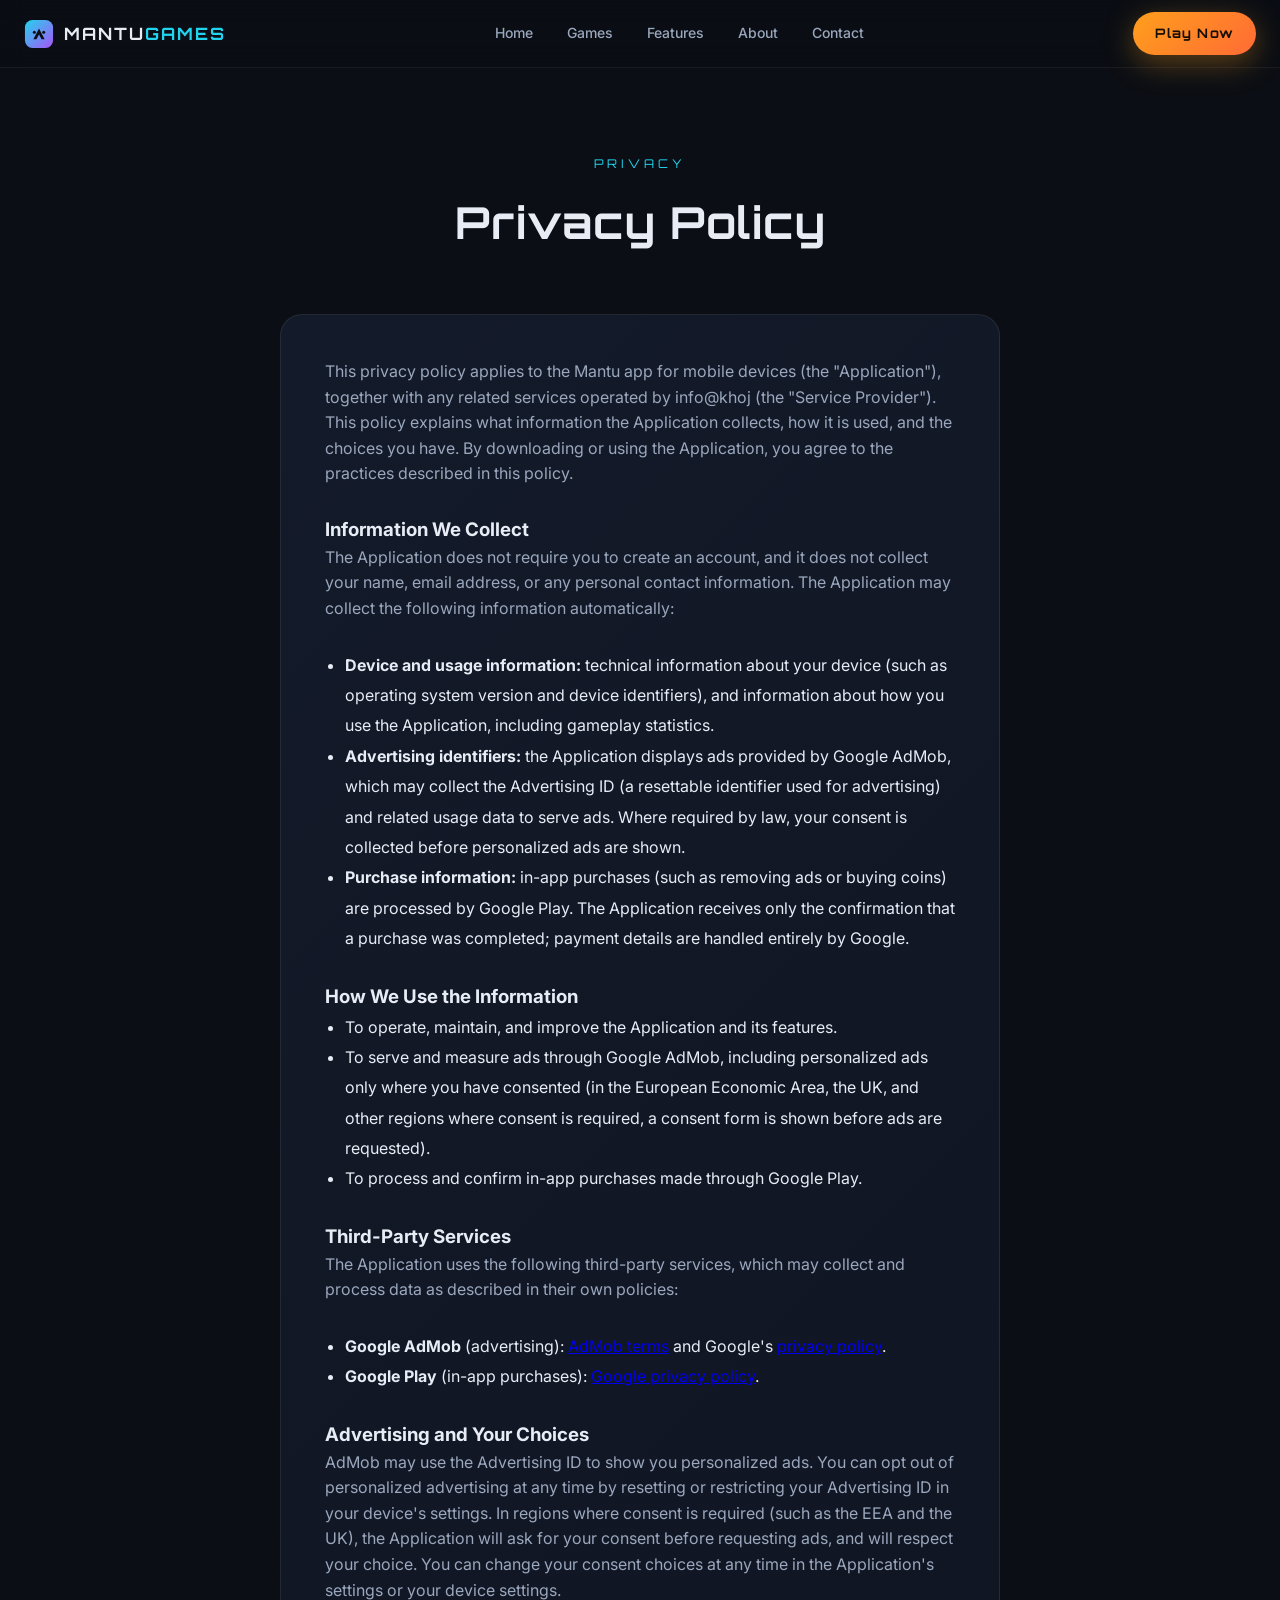
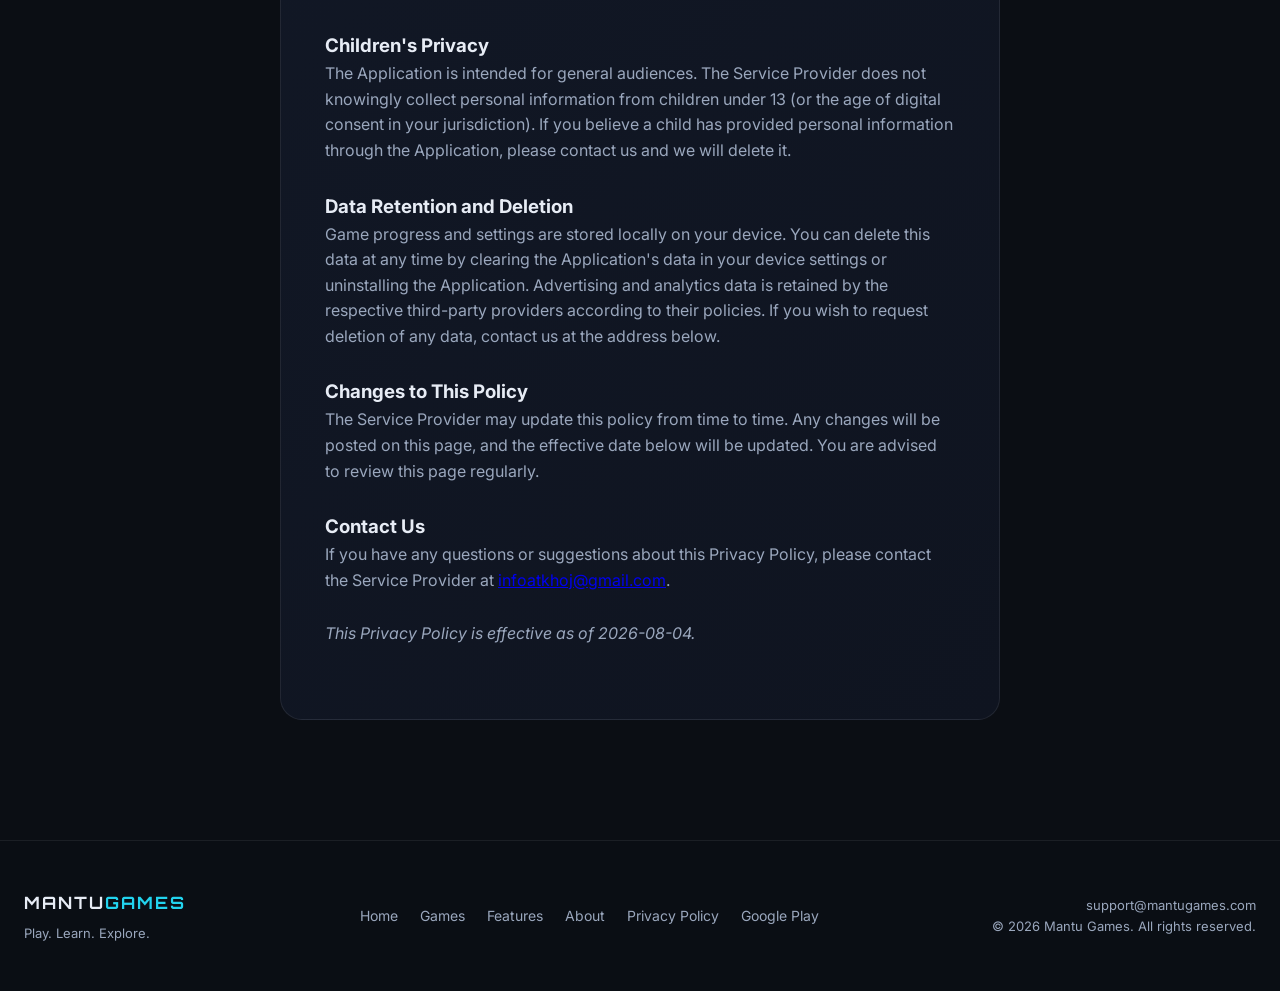
==== privacy.html @ ee40f71e "Add privacy policy page" ====
<!DOCTYPE html>
<html lang="en">
<head>
  <meta charset="UTF-8" />
  <meta name="viewport" content="width=device-width, initial-scale=1.0" />
  <title>Privacy Policy — Mantu Games</title>
  <meta name="description" content="Privacy Policy for the Mantu Games app: what information the app collects, how it is used, and the choices you have." />
  <link rel="stylesheet" href="styles.css" />
  <link rel="preconnect" href="https://fonts.googleapis.com" />
  <link rel="preconnect" href="https://fonts.gstatic.com" crossorigin />
  <link href="https://fonts.googleapis.com/css2?family=Orbitron:wght@500;700;900&family=Inter:wght@400;500;600&display=swap" rel="stylesheet" />
</head>
<body>
  <header class="nav">
    <div class="nav-inner">
      <a href="index.html" class="logo" aria-label="Mantu Games home">
        <svg viewBox="0 0 32 32" width="30" height="30" fill="none" xmlns="http://www.w3.org/2000/svg">
          <rect x="1" y="1" width="30" height="30" rx="8" fill="url(#lg)"/>
          <defs><linearGradient id="lg" x1="0" y1="0" x2="1" y2="1"><stop offset="0" stop-color="#22d3ee"/><stop offset="1" stop-color="#a855f7"/></linearGradient></defs>
          <path d="M10 21.5 16 10l6 11.5h-3.2L16 16.4l-2.8 5.1H10Z" fill="#0b0e14"/>
          <circle cx="11" cy="14" r="1.6" fill="#0b0e14"/>
          <circle cx="21" cy="14" r="1.6" fill="#0b0e14"/>
        </svg>
        <span class="logo-text">MANTU<span>GAMES</span></span>
      </a>

      <nav class="menu" aria-label="Primary">
        <a href="index.html#home" class="menu-link">Home</a>
        <a href="index.html#games" class="menu-link">Games</a>
        <a href="index.html#features" class="menu-link">Features</a>
        <a href="index.html#about" class="menu-link">About</a>
        <a href="index.html#contact" class="menu-link">Contact</a>
      </nav>

      <div class="nav-actions">
        <a href="https://play.google.com/store/apps/details?id=com.mantugames.app" class="btn btn-accent nav-cta">Play Now</a>
      </div>
    </div>
  </header>

  <main>
    <section class="section" style="padding-top: 150px;">
      <div class="section-head">
        <span class="kicker">Privacy</span>
        <h2>Privacy Policy</h2>
      </div>

      <div class="about-card" style="text-align: left;">
        <p>This privacy policy applies to the Mantu app for mobile devices (the "Application"), together with any related services operated by info@khoj (the "Service Provider"). This policy explains what information the Application collects, how it is used, and the choices you have. By downloading or using the Application, you agree to the practices described in this policy.</p>

        <h3 style="margin-top: 28px;">Information We Collect</h3>
        <p>The Application does not require you to create an account, and it does not collect your name, email address, or any personal contact information. The Application may collect the following information automatically:</p>
        <ul style="line-height: 1.9; padding-left: 20px;">
          <li><strong>Device and usage information:</strong> technical information about your device (such as operating system version and device identifiers), and information about how you use the Application, including gameplay statistics.</li>
          <li><strong>Advertising identifiers:</strong> the Application displays ads provided by Google AdMob, which may collect the Advertising ID (a resettable identifier used for advertising) and related usage data to serve ads. Where required by law, your consent is collected before personalized ads are shown.</li>
          <li><strong>Purchase information:</strong> in-app purchases (such as removing ads or buying coins) are processed by Google Play. The Application receives only the confirmation that a purchase was completed; payment details are handled entirely by Google.</li>
        </ul>

        <h3 style="margin-top: 28px;">How We Use the Information</h3>
        <ul style="line-height: 1.9; padding-left: 20px;">
          <li>To operate, maintain, and improve the Application and its features.</li>
          <li>To serve and measure ads through Google AdMob, including personalized ads only where you have consented (in the European Economic Area, the UK, and other regions where consent is required, a consent form is shown before ads are requested).</li>
          <li>To process and confirm in-app purchases made through Google Play.</li>
        </ul>

        <h3 style="margin-top: 28px;">Third-Party Services</h3>
        <p>The Application uses the following third-party services, which may collect and process data as described in their own policies:</p>
        <ul style="line-height: 1.9; padding-left: 20px;">
          <li><strong>Google AdMob</strong> (advertising): <a href="https://developers.google.com/admob/terms" target="_blank" rel="noopener noreferrer">AdMob terms</a> and Google's <a href="https://policies.google.com/privacy" target="_blank" rel="noopener noreferrer">privacy policy</a>.</li>
          <li><strong>Google Play</strong> (in-app purchases): <a href="https://policies.google.com/privacy" target="_blank" rel="noopener noreferrer">Google privacy policy</a>.</li>
        </ul>

        <h3 style="margin-top: 28px;">Advertising and Your Choices</h3>
        <p>AdMob may use the Advertising ID to show you personalized ads. You can opt out of personalized advertising at any time by resetting or restricting your Advertising ID in your device's settings. In regions where consent is required (such as the EEA and the UK), the Application will ask for your consent before requesting ads, and will respect your choice. You can change your consent choices at any time in the Application's settings or your device settings.</p>

        <h3 style="margin-top: 28px;">Children's Privacy</h3>
        <p>The Application is intended for general audiences. The Service Provider does not knowingly collect personal information from children under 13 (or the age of digital consent in your jurisdiction). If you believe a child has provided personal information through the Application, please contact us and we will delete it.</p>

        <h3 style="margin-top: 28px;">Data Retention and Deletion</h3>
        <p>Game progress and settings are stored locally on your device. You can delete this data at any time by clearing the Application's data in your device settings or uninstalling the Application. Advertising and analytics data is retained by the respective third-party providers according to their policies. If you wish to request deletion of any data, contact us at the address below.</p>

        <h3 style="margin-top: 28px;">Changes to This Policy</h3>
        <p>The Service Provider may update this policy from time to time. Any changes will be posted on this page, and the effective date below will be updated. You are advised to review this page regularly.</p>

        <h3 style="margin-top: 28px;">Contact Us</h3>
        <p>If you have any questions or suggestions about this Privacy Policy, please contact the Service Provider at <a href="mailto:infoatkhoj@gmail.com">infoatkhoj@gmail.com</a>.</p>

        <p><em>This Privacy Policy is effective as of 2026-08-04.</em></p>
      </div>
    </section>
  </main>

  <footer class="footer">
    <div class="footer-inner">
      <div class="footer-brand">
        <span class="logo-text">MANTU<span>GAMES</span></span>
        <p>Play. Learn. Explore.</p>
      </div>
      <div class="footer-links">
        <a href="index.html#home">Home</a>
        <a href="index.html#games">Games</a>
        <a href="index.html#features">Features</a>
        <a href="index.html#about">About</a>
        <a href="privacy.html">Privacy Policy</a>
        <a href="https://play.google.com/store/apps/details?id=com.mantugames.app">Google Play</a>
      </div>
      <div class="footer-contact">
        <p>support@mantugames.com</p>
        <p>© 2026 Mantu Games. All rights reserved.</p>
      </div>
    </div>
  </footer>
</body>
</html>
---- styles.css ----
:root {
  --bg: #0b0e14;
  --bg-2: #0f1420;
  --panel: #131a29;
  --panel-2: #182136;
  --text: #e7ecf5;
  --muted: #9aa7bd;
  --accent: #22d3ee;
  --accent-2: #a855f7;
  --cta: #ff9f1c;
  --cta-hover: #ffb347;
  --nav-h: 68px;
  --radius: 14px;
  --font-display: "Orbitron", "Inter", sans-serif;
  --font-body: "Inter", system-ui, sans-serif;
}

* { margin: 0; padding: 0; box-sizing: border-box; }

html { scroll-behavior: smooth; }

body {
  font-family: var(--font-body);
  background: var(--bg);
  color: var(--text);
  overflow-x: hidden;
  line-height: 1.6;
}

canvas#stars {
  position: fixed;
  inset: 0;
  z-index: 0;
  pointer-events: none;
}

/* ── Navigation ─────────────────────────────── */
.nav {
  position: fixed;
  top: 0;
  left: 0;
  right: 0;
  height: var(--nav-h);
  z-index: 50;
  background: rgba(11, 14, 20, 0.72);
  backdrop-filter: blur(14px);
  -webkit-backdrop-filter: blur(14px);
  border-bottom: 1px solid rgba(255, 255, 255, 0.06);
}

.nav-inner {
  max-width: 1280px;
  margin: 0 auto;
  height: 100%;
  padding: 0 24px;
  display: flex;
  align-items: center;
  justify-content: space-between;
  gap: 24px;
}

.logo {
  display: flex;
  align-items: center;
  gap: 10px;
  text-decoration: none;
  color: var(--text);
}

.logo-text {
  font-family: var(--font-display);
  font-weight: 700;
  font-size: 17px;
  letter-spacing: 2px;
}

.logo-text span { color: var(--accent); }

.menu {
  display: flex;
  gap: 34px;
  align-items: center;
}

.menu-link {
  color: var(--muted);
  text-decoration: none;
  font-size: 14px;
  font-weight: 500;
  position: relative;
  transition: color 0.2s;
}

.menu-link::after {
  content: "";
  position: absolute;
  left: 0;
  bottom: -6px;
  width: 0;
  height: 2px;
  border-radius: 2px;
  background: var(--accent);
  transition: width 0.25s;
}

.menu-link:hover, .menu-link.active { color: var(--text); }
.menu-link:hover::after, .menu-link.active::after { width: 100%; }

.nav-actions {
  display: flex;
  align-items: center;
  gap: 14px;
}

.icon-btn {
  background: transparent;
  border: none;
  color: var(--text);
  cursor: pointer;
  display: grid;
  place-items: center;
  padding: 6px;
  border-radius: 10px;
  transition: background 0.2s, transform 0.15s;
}

.icon-btn:hover { background: rgba(255, 255, 255, 0.08); }
.icon-btn:active { transform: scale(0.92); }
.burger { display: none; }

/* ── Buttons ────────────────────────────────── */
.btn {
  display: inline-flex;
  align-items: center;
  justify-content: center;
  gap: 8px;
  text-decoration: none;
  font-family: var(--font-display);
  font-weight: 700;
  font-size: 13px;
  letter-spacing: 1.2px;
  padding: 11px 22px;
  border-radius: 999px;
  border: none;
  cursor: pointer;
  transition: transform 0.15s, box-shadow 0.25s, background 0.2s;
  white-space: nowrap;
}

.btn:hover { transform: translateY(-2px); }
.btn:active { transform: translateY(0); }

.btn-accent {
  background: linear-gradient(135deg, var(--cta), #ff6b35);
  color: #160d02;
  box-shadow: 0 8px 30px rgba(255, 159, 28, 0.35);
}

.btn-accent:hover { box-shadow: 0 12px 40px rgba(255, 159, 28, 0.5); }

.btn-ghost {
  background: rgba(255, 255, 255, 0.06);
  color: var(--text);
  border: 1px solid rgba(255, 255, 255, 0.18);
}

.btn-ghost:hover { background: rgba(255, 255, 255, 0.12); }

.btn-lg { padding: 15px 30px; font-size: 14px; }

/* ── Side navigations ───────────────────────── */
.num-nav {
  position: fixed;
  left: 26px;
  top: 50%;
  transform: translateY(-50%);
  z-index: 40;
  list-style: none;
  display: flex;
  flex-direction: column;
  gap: 20px;
}

.num {
  font-family: var(--font-display);
  font-size: 13px;
  letter-spacing: 1px;
  color: rgba(231, 236, 245, 0.4);
  text-decoration: none;
  position: relative;
  transition: color 0.25s;
}

.num::before {
  content: "";
  position: absolute;
  left: -14px;
  top: 50%;
  width: 8px;
  height: 8px;
  border-radius: 50%;
  transform: translateY(-50%);
  background: transparent;
  transition: background 0.25s;
}

.num:hover { color: var(--text); }
.num.active { color: var(--accent); }
.num.active::before { background: var(--accent); }

.social-nav {
  position: fixed;
  right: 24px;
  top: 50%;
  transform: translateY(-50%);
  z-index: 40;
  display: flex;
  flex-direction: column;
  gap: 22px;
}

.social-nav a {
  color: #fff;
  opacity: 0.75;
  transition: opacity 0.2s, transform 0.15s;
}

.social-nav a:hover { opacity: 1; transform: translateY(-2px); }

/* ── Hero ───────────────────────────────────── */
.hero {
  position: relative;
  min-height: 100vh;
  display: flex;
  align-items: center;
  justify-content: center;
  overflow: hidden;
  padding: calc(var(--nav-h) + 24px) 24px 40px;
}

.hero-bg {
  position: absolute;
  inset: 0;
  z-index: 1;
  background:
    radial-gradient(1200px 600px at 50% -10%, rgba(168, 85, 247, 0.28), transparent 60%),
    radial-gradient(900px 500px at 15% 110%, rgba(34, 211, 238, 0.18), transparent 60%),
    radial-gradient(800px 500px at 90% 100%, rgba(255, 159, 28, 0.12), transparent 60%),
    var(--bg);
}

.nebula {
  position: absolute;
  border-radius: 50%;
  filter: blur(70px);
  opacity: 0.55;
}

.nebula-1 { width: 520px; height: 520px; top: -120px; right: -80px; background: radial-gradient(circle, rgba(168, 85, 247, 0.55), transparent 65%); }
.nebula-2 { width: 460px; height: 460px; bottom: -160px; left: -120px; background: radial-gradient(circle, rgba(34, 211, 238, 0.4), transparent 65%); }
.nebula-3 { width: 340px; height: 340px; top: 45%; left: 60%; background: radial-gradient(circle, rgba(255, 159, 28, 0.3), transparent 65%); }

.grid-plane {
  position: absolute;
  inset: auto 0 0 0;
  height: 42%;
  background:
    linear-gradient(rgba(34, 211, 238, 0.07) 1px, transparent 1px),
    linear-gradient(90deg, rgba(34, 211, 238, 0.07) 1px, transparent 1px);
  background-size: 48px 48px;
  transform: perspective(600px) rotateX(58deg) scale(1.4);
  transform-origin: center bottom;
  -webkit-mask-image: linear-gradient(to top, black 0%, transparent 75%);
          mask-image: linear-gradient(to top, black 0%, transparent 75%);
}

.horizon {
  position: absolute;
  left: 0;
  right: 0;
  bottom: 0;
  height: 34%;
  background: linear-gradient(to top, rgba(168, 85, 247, 0.22), rgba(11, 14, 20, 0) 90%);
  clip-path: polygon(0 60%, 12% 42%, 26% 58%, 40% 30%, 55% 55%, 68% 34%, 82% 52%, 100% 38%, 100% 100%, 0 100%);
  opacity: 0.8;
}

.planet {
  position: absolute;
  top: 16%;
  left: 12%;
  width: 120px;
  height: 120px;
  border-radius: 50%;
  background: radial-gradient(circle at 30% 30%, #fde68a, #f59e0b 55%, #78350f);
  box-shadow: 0 0 80px rgba(245, 158, 11, 0.45);
  opacity: 0.9;
  animation: floaty 9s ease-in-out infinite;
}

@keyframes floaty { 0%, 100% { transform: translateY(0); } 50% { transform: translateY(-16px); } }

.hero-content {
  position: relative;
  z-index: 2;
  text-align: center;
  max-width: 860px;
  display: flex;
  flex-direction: column;
  align-items: center;
  gap: 22px;
}

.badge {
  font-family: var(--font-display);
  font-size: 12px;
  letter-spacing: 4px;
  color: var(--accent);
  border: 1px solid rgba(34, 211, 238, 0.35);
  background: rgba(34, 211, 238, 0.08);
  padding: 8px 18px;
  border-radius: 999px;
}

.hero h1 {
  font-family: var(--font-display);
  font-weight: 900;
  font-size: clamp(40px, 8vw, 88px);
  line-height: 1.05;
  letter-spacing: 2px;
  text-shadow: 0 10px 60px rgba(0, 0, 0, 0.6);
}

.grad {
  background: linear-gradient(90deg, var(--accent), var(--accent-2), var(--cta));
  -webkit-background-clip: text;
          background-clip: text;
  color: transparent;
}

.hero-sub {
  color: var(--muted);
  font-size: clamp(15px, 2vw, 19px);
  max-width: 620px;
  font-weight: 400;
}

.hero-cta {
  display: flex;
  gap: 16px;
  flex-wrap: wrap;
  justify-content: center;
  margin-top: 6px;
}

.hero-stats {
  display: flex;
  gap: 48px;
  margin-top: 34px;
  flex-wrap: wrap;
  justify-content: center;
}

.hero-stats div { display: flex; flex-direction: column; align-items: center; }
.hero-stats strong { font-family: var(--font-display); font-size: 26px; color: var(--text); }
.hero-stats span { font-size: 12px; letter-spacing: 1.5px; color: var(--muted); text-transform: uppercase; }

/* ── Sections ───────────────────────────────── */
.section {
  position: relative;
  z-index: 2;
  max-width: 1280px;
  margin: 0 auto;
  padding: 120px 24px;
}

.section-head {
  text-align: center;
  margin-bottom: 56px;
}

.kicker {
  font-family: var(--font-display);
  font-size: 12px;
  letter-spacing: 4px;
  color: var(--accent);
  text-transform: uppercase;
}

.section-head h2 {
  font-family: var(--font-display);
  font-size: clamp(28px, 4.5vw, 44px);
  margin: 12px 0 10px;
  letter-spacing: 1px;
}

.section-head p { color: var(--muted); max-width: 560px; margin: 0 auto; }

.game-grid {
  display: grid;
  grid-template-columns: repeat(auto-fit, minmax(280px, 1fr));
  gap: 22px;
}

.game-card {
  background: linear-gradient(180deg, var(--panel), var(--bg-2));
  border: 1px solid rgba(255, 255, 255, 0.07);
  border-radius: var(--radius);
  padding: 30px;
  transition: transform 0.25s, border-color 0.25s, box-shadow 0.25s;
}

.game-card:hover {
  transform: translateY(-6px);
  border-color: rgba(34, 211, 238, 0.4);
  box-shadow: 0 18px 50px rgba(0, 0, 0, 0.45);
}

.game-ico {
  width: 58px;
  height: 58px;
  border-radius: 14px;
  display: grid;
  place-items: center;
  font-size: 28px;
  background: color-mix(in srgb, var(--c) 18%, transparent);
  border: 1px solid color-mix(in srgb, var(--c) 40%, transparent);
  margin-bottom: 18px;
}

.game-card h3 {
  font-family: var(--font-display);
  font-size: 18px;
  margin-bottom: 8px;
  letter-spacing: 0.5px;
}

.game-card p { color: var(--muted); font-size: 14px; }

.feature-grid {
  display: grid;
  grid-template-columns: repeat(auto-fit, minmax(280px, 1fr));
  gap: 22px;
}

.feature-card {
  background: rgba(19, 26, 41, 0.7);
  border: 1px solid rgba(255, 255, 255, 0.07);
  border-radius: var(--radius);
  padding: 28px;
  transition: transform 0.25s, border-color 0.25s;
}

.feature-card:hover {
  transform: translateY(-4px);
  border-color: rgba(168, 85, 247, 0.45);
}

.feat-ico { font-size: 30px; margin-bottom: 14px; }

.feature-card h3 {
  font-family: var(--font-display);
  font-size: 16px;
  margin-bottom: 8px;
  display: flex;
  align-items: center;
  gap: 8px;
  flex-wrap: wrap;
}

.soon {
  font-family: var(--font-body);
  font-size: 10px;
  font-weight: 700;
  letter-spacing: 1.5px;
  color: #160d02;
  background: linear-gradient(135deg, var(--cta), #ff6b35);
  padding: 3px 8px;
  border-radius: 999px;
}

.feature-card p { color: var(--muted); font-size: 14px; }

.about-card {
  max-width: 720px;
  margin: 0 auto;
  background: linear-gradient(135deg, var(--panel), var(--bg-2));
  border: 1px solid rgba(255, 255, 255, 0.08);
  border-radius: 22px;
  padding: 44px;
  text-align: center;
}

.about-card p { color: var(--muted); margin-bottom: 28px; }

.about-cta { display: flex; justify-content: center; }

/* ── Footer ─────────────────────────────────── */
.footer {
  position: relative;
  z-index: 2;
  border-top: 1px solid rgba(255, 255, 255, 0.07);
  background: rgba(11, 14, 20, 0.8);
}

.footer-inner {
  max-width: 1280px;
  margin: 0 auto;
  padding: 48px 24px;
  display: flex;
  justify-content: space-between;
  align-items: center;
  gap: 24px;
  flex-wrap: wrap;
}

.footer-brand p { color: var(--muted); font-size: 13px; margin-top: 6px; }

.footer-links {
  display: flex;
  gap: 22px;
  flex-wrap: wrap;
}

.footer-links a { color: var(--muted); text-decoration: none; font-size: 14px; transition: color 0.2s; }
.footer-links a:hover { color: var(--accent); }

.footer-contact { text-align: right; color: var(--muted); font-size: 13px; }

/* ── Responsive ─────────────────────────────── */
@media (max-width: 1024px) {
  .num-nav, .social-nav { display: none; }
}

@media (max-width: 860px) {
  .menu {
    position: absolute;
    top: var(--nav-h);
    left: 0;
    right: 0;
    flex-direction: column;
    gap: 0;
    background: rgba(11, 14, 20, 0.97);
    padding: 12px 24px 20px;
    border-bottom: 1px solid rgba(255, 255, 255, 0.08);
    display: none;
  }
  .menu.open { display: flex; }
  .menu-link { padding: 12px 0; width: 100%; }
  .burger { display: grid; }
  .nav-cta { display: none; }
  .hero-stats { gap: 28px; }
  .section { padding: 80px 20px; }
  .footer-inner { flex-direction: column; text-align: center; }
  .footer-contact { text-align: center; }
}
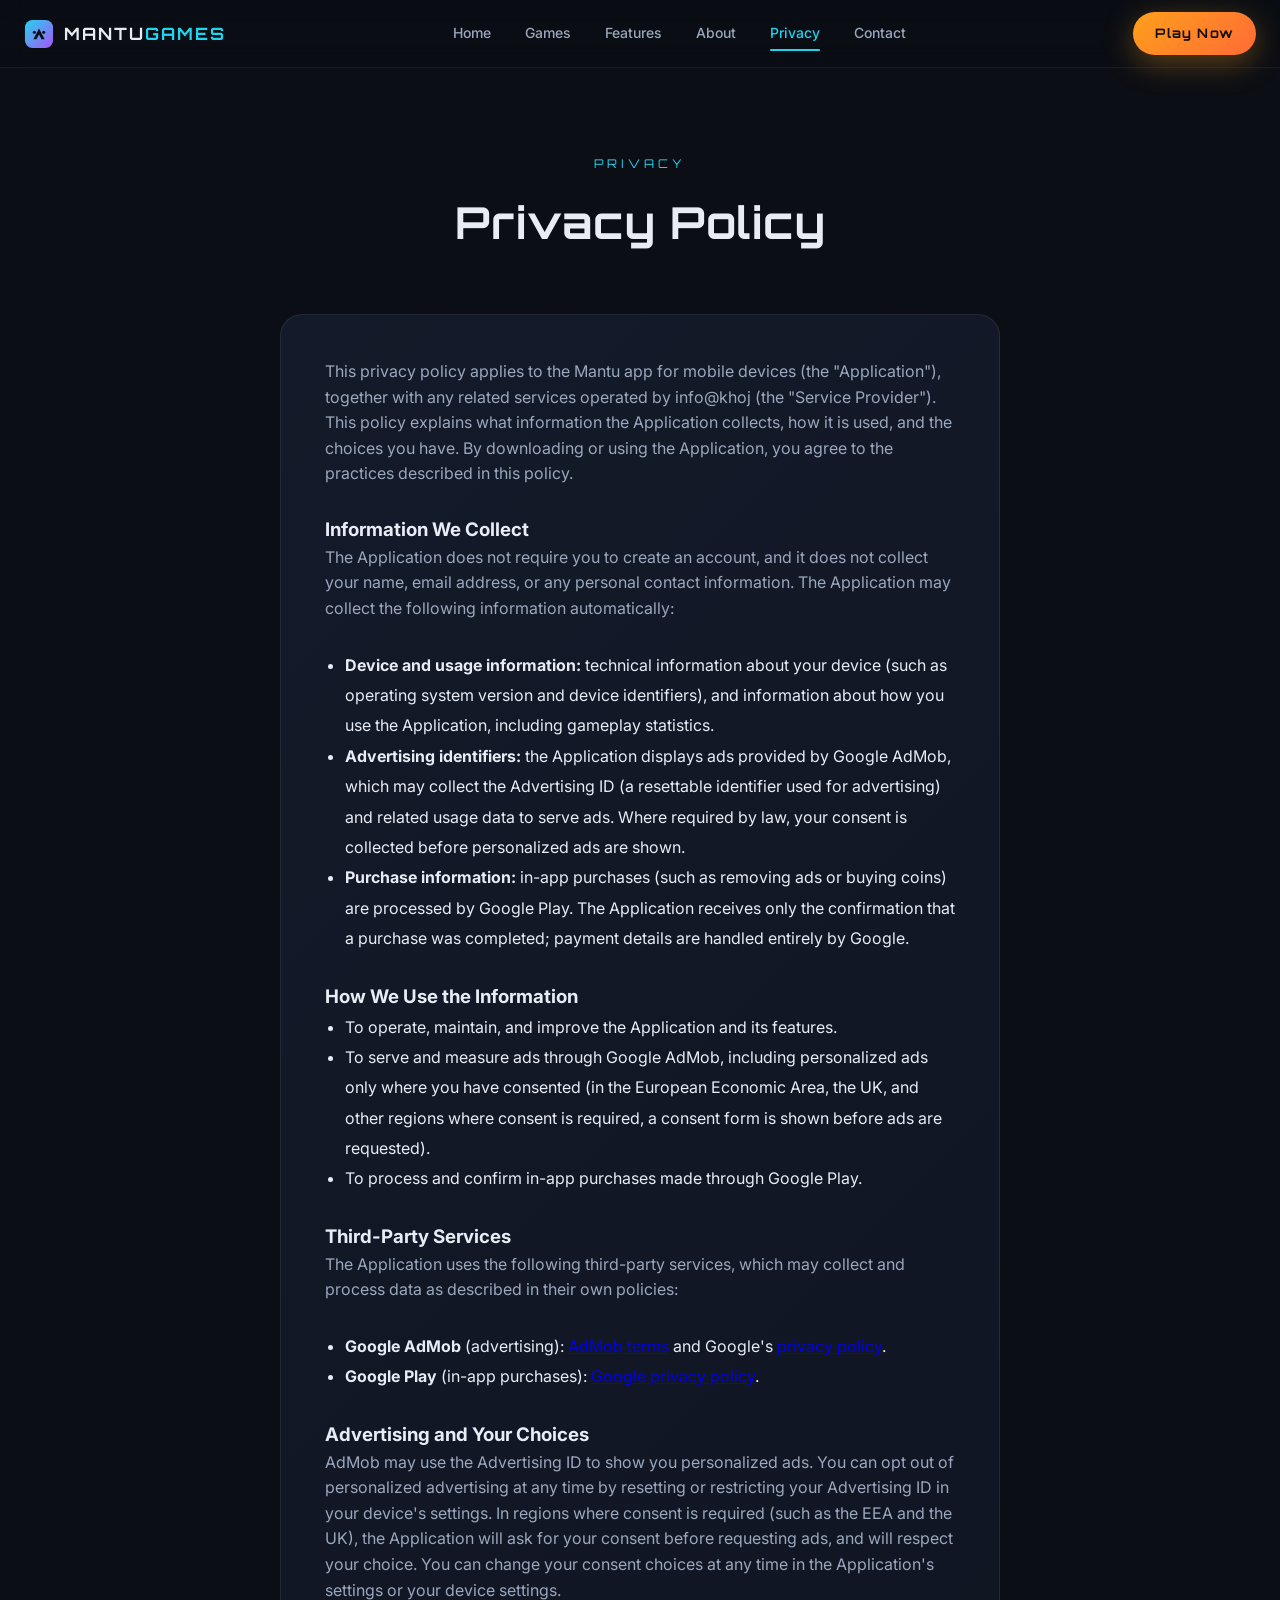
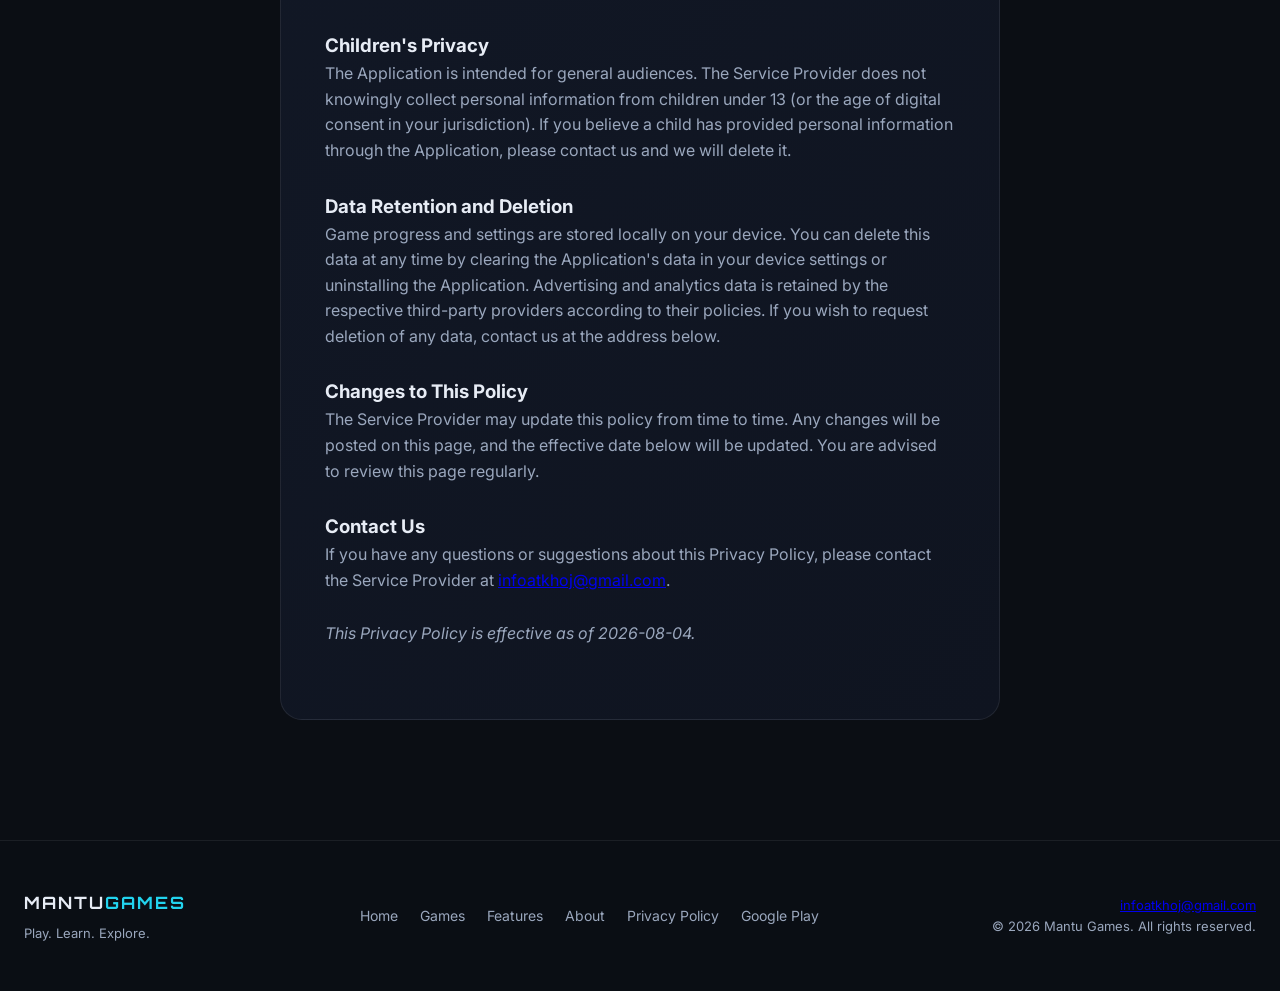
==== commit 6ffd3b77: "Fix Math Challenge modal cropping; add Privacy nav tab; update contact email; enhance galaxy animati" ====
--- a/privacy.html
+++ b/privacy.html
@@ -29,6 +29,7 @@
         <a href="index.html#games" class="menu-link">Games</a>
         <a href="index.html#features" class="menu-link">Features</a>
         <a href="index.html#about" class="menu-link">About</a>
+        <a href="privacy.html" class="menu-link" aria-current="page">Privacy</a>
         <a href="index.html#contact" class="menu-link">Contact</a>
       </nav>
 
@@ -104,10 +105,10 @@
         <a href="privacy.html">Privacy Policy</a>
         <a href="https://play.google.com/store/apps/details?id=com.mantugames.app">Google Play</a>
       </div>
-      <div class="footer-contact">
-        <p>support@mantugames.com</p>
-        <p>© 2026 Mantu Games. All rights reserved.</p>
-      </div>
+<div class="footer-contact">
+          <p><a href="mailto:infoatkhoj@gmail.com">infoatkhoj@gmail.com</a></p>
+          <p>© 2026 Mantu Games. All rights reserved.</p>
+        </div>
     </div>
   </footer>
 </body>
--- a/styles.css
+++ b/styles.css
@@ -104,7 +104,9 @@
 }
 
 .menu-link:hover, .menu-link.active { color: var(--text); }
-.menu-link:hover::after, .menu-link.active::after { width: 100%; }
+  .menu-link:hover::after, .menu-link.active::after { width: 100%; }
+  .menu-link[aria-current="page"] { color: var(--accent); }
+  .menu-link[aria-current="page"]::after { width: 100%; background: var(--accent); }
 
 .nav-actions {
   display: flex;
@@ -254,11 +256,26 @@
   border-radius: 50%;
   filter: blur(70px);
   opacity: 0.55;
-}
-
-.nebula-1 { width: 520px; height: 520px; top: -120px; right: -80px; background: radial-gradient(circle, rgba(168, 85, 247, 0.55), transparent 65%); }
-.nebula-2 { width: 460px; height: 460px; bottom: -160px; left: -120px; background: radial-gradient(circle, rgba(34, 211, 238, 0.4), transparent 65%); }
-.nebula-3 { width: 340px; height: 340px; top: 45%; left: 60%; background: radial-gradient(circle, rgba(255, 159, 28, 0.3), transparent 65%); }
+  animation: nebula-drift 25s ease-in-out infinite;
+}
+
+.nebula-1 { width: 520px; height: 520px; top: -120px; right: -80px; background: radial-gradient(circle, rgba(168, 85, 247, 0.55), transparent 65%); animation-delay: 0s; animation-duration: 30s; }
+.nebula-2 { width: 460px; height: 460px; bottom: -160px; left: -120px; background: radial-gradient(circle, rgba(34, 211, 238, 0.4), transparent 65%); animation-delay: -8s; animation-duration: 35s; }
+.nebula-3 { width: 340px; height: 340px; top: 45%; left: 60%; background: radial-gradient(circle, rgba(255, 159, 28, 0.3), transparent 65%); animation-delay: -15s; animation-duration: 28s; }
+
+@keyframes nebula-drift {
+  0%, 100% { transform: translate(0, 0) scale(1); opacity: 0.55; }
+  25% { transform: translate(30px, -20px) scale(1.05); opacity: 0.65; }
+  50% { transform: translate(-20px, 25px) scale(0.98); opacity: 0.5; }
+  75% { transform: translate(-15px, -30px) scale(1.03); opacity: 0.6; }
+}
+
+@keyframes nebula-drift {
+  0%, 100% { transform: translate(0, 0) scale(1); opacity: 0.55; }
+  25% { transform: translate(30px, -20px) scale(1.05); opacity: 0.65; }
+  50% { transform: translate(-20px, 25px) scale(0.98); opacity: 0.5; }
+  75% { transform: translate(-15px, -30px) scale(1.03); opacity: 0.6; }
+}
 
 .grid-plane {
   position: absolute;
@@ -293,12 +310,50 @@
   height: 120px;
   border-radius: 50%;
   background: radial-gradient(circle at 30% 30%, #fde68a, #f59e0b 55%, #78350f);
-  box-shadow: 0 0 80px rgba(245, 158, 11, 0.45);
+  box-shadow: 
+    0 0 80px rgba(245, 158, 11, 0.45),
+    0 0 160px rgba(168, 85, 247, 0.15),
+    inset 0 -20px 40px rgba(0,0,0,0.3);
   opacity: 0.9;
-  animation: floaty 9s ease-in-out infinite;
-}
-
-@keyframes floaty { 0%, 100% { transform: translateY(0); } 50% { transform: translateY(-16px); } }
+  animation: planet-float 12s ease-in-out infinite, planet-glow 4s ease-in-out infinite alternate;
+}
+
+@keyframes planet-float {
+  0%, 100% { transform: translateY(0) rotate(0deg); }
+  25% { transform: translateY(-20px) rotate(2deg); }
+  50% { transform: translateY(0) rotate(0deg); }
+  75% { transform: translateY(15px) rotate(-1.5deg); }
+}
+
+@keyframes planet-glow {
+  0% { box-shadow: 0 0 80px rgba(245, 158, 11, 0.45), 0 0 160px rgba(168, 85, 247, 0.15), inset 0 -20px 40px rgba(0,0,0,0.3); }
+  100% { box-shadow: 0 0 120px rgba(245, 158, 11, 0.6), 0 0 200px rgba(34, 211, 238, 0.25), inset 0 -20px 40px rgba(0,0,0,0.3); }
+}
+
+/* Twinkling stars overlay */
+.star-field {
+  position: absolute;
+  inset: 0;
+  z-index: 0;
+  background-image: 
+    radial-gradient(2px 2px at 10% 20%, rgba(255,255,255,0.8), transparent),
+    radial-gradient(1.5px 1.5px at 30% 40%, rgba(168,85,247,0.6), transparent),
+    radial-gradient(1px 1px at 50% 60%, rgba(34,211,238,0.7), transparent),
+    radial-gradient(2px 2px at 70% 30%, rgba(255,255,255,0.5), transparent),
+    radial-gradient(1.5px 1.5px at 85% 70%, rgba(255,159,28,0.6), transparent),
+    radial-gradient(1px 1px at 20% 80%, rgba(168,85,247,0.5), transparent),
+    radial-gradient(2px 2px at 60% 15%, rgba(34,211,238,0.4), transparent),
+    radial-gradient(1px 1px at 90% 90%, rgba(255,255,255,0.3), transparent);
+  background-repeat: repeat;
+  background-size: 400px 400px;
+  opacity: 0.6;
+  animation: star-twinkle 4s ease-in-out infinite;
+}
+
+@keyframes star-twinkle {
+  0%, 100% { opacity: 0.6; transform: scale(1); }
+  50% { opacity: 1; transform: scale(1.02); }
+}
 
 .hero-content {
   position: relative;
@@ -407,8 +462,28 @@
   border: 1px solid rgba(255, 255, 255, 0.07);
   border-radius: var(--radius);
   padding: 30px;
+  cursor: pointer;
+  position: relative;
   transition: transform 0.25s, border-color 0.25s, box-shadow 0.25s;
 }
+
+.game-card::after {
+  content: "▶ Play Demo";
+  position: absolute;
+  top: 18px;
+  right: 18px;
+  font-size: 10px;
+  letter-spacing: 1px;
+  color: var(--accent);
+  border: 1px solid rgba(34, 211, 238, 0.35);
+  background: rgba(34, 211, 238, 0.08);
+  border-radius: 999px;
+  padding: 3px 10px;
+  opacity: 0;
+  transition: opacity 0.25s;
+}
+
+.game-card:hover::after { opacity: 1; }
 
 .game-card:hover {
   transform: translateY(-6px);
@@ -532,25 +607,158 @@
   .num-nav, .social-nav { display: none; }
 }
 
-@media (max-width: 860px) {
-  .menu {
-    position: absolute;
-    top: var(--nav-h);
-    left: 0;
-    right: 0;
+/* ── Game Demo Modal ─────────────────────────── */
+.game-modal {
+  position: fixed;
+  inset: 0;
+  z-index: 100;
+  display: flex;
+  align-items: center;
+  justify-content: center;
+  padding: 20px;
+  opacity: 0;
+  visibility: hidden;
+  transition: opacity 0.3s ease, visibility 0.3s ease;
+}
+
+.game-modal.open {
+  opacity: 1;
+  visibility: visible;
+}
+
+.game-modal-overlay {
+  position: absolute;
+  inset: 0;
+  background: rgba(0, 0, 0, 0.85);
+  backdrop-filter: blur(8px);
+}
+
+.game-modal-container {
+  position: relative;
+  width: 100%;
+  max-width: 520px;
+  max-height: 90vh;
+  background: var(--panel);
+  border: 1px solid rgba(255, 255, 255, 0.12);
+  border-radius: 20px;
+  overflow: hidden;
+  display: flex;
+  flex-direction: column;
+  box-shadow: 0 30px 80px rgba(0, 0, 0, 0.6);
+  transform: scale(0.92);
+  transition: transform 0.3s ease;
+}
+
+.game-modal.open .game-modal-container {
+  transform: scale(1);
+}
+
+.game-modal-header {
+  display: flex;
+  align-items: center;
+  justify-content: space-between;
+  padding: 18px 20px;
+  border-bottom: 1px solid rgba(255, 255, 255, 0.08);
+}
+
+.game-modal-title {
+  font-family: var(--font-display);
+  font-size: 18px;
+  font-weight: 700;
+  letter-spacing: 0.5px;
+}
+
+.game-modal-close {
+  background: rgba(255, 255, 255, 0.06);
+  border: none;
+  border-radius: 10px;
+  width: 40px;
+  height: 40px;
+  display: grid;
+  place-items: center;
+  color: var(--text);
+  cursor: pointer;
+  transition: background 0.2s, transform 0.15s;
+}
+
+.game-modal-close:hover { background: rgba(255, 255, 255, 0.12); }
+.game-modal-close:active { transform: scale(0.92); }
+
+.game-modal-body {
+  position: relative;
+  flex: 1;
+  overflow: hidden;
+  background: var(--bg);
+  display: flex;
+  align-items: flex-start;
+  justify-content: flex-start;
+  padding: 8px;
+}
+
+#game-canvas {
+  display: block;
+  width: 100%;
+  height: auto;
+  aspect-ratio: 1 / 1;
+  max-width: 100%;
+  max-height: 100%;
+  touch-action: none;
+}
+
+.game-ui {
+  position: absolute;
+  inset: 0;
+  pointer-events: none;
+  display: flex;
+  flex-direction: column;
+  align-items: center;
+  padding: 12px;
+}
+
+.game-modal-footer {
+  display: flex;
+  flex-direction: column;
+  align-items: center;
+  gap: 10px;
+  padding: 12px 20px 16px;
+  border-top: 1px solid rgba(255, 255, 255, 0.08);
+}
+
+.game-modal-actions {
+  display: flex;
+  gap: 10px;
+}
+
+.game-modal-hint {
+  font-size: 12px;
+  color: var(--muted);
+  text-align: center;
+  white-space: nowrap;
+}
+
+.btn-sm {
+  padding: 8px 16px;
+  font-size: 11px;
+  letter-spacing: 1px;
+}
+
+@media (max-width: 560px) {
+  .game-modal-container {
+    max-height: 95vh;
+    border-radius: 0;
+    max-width: 100%;
+  }
+  .game-modal-header {
+    padding: 14px 16px;
+  }
+  .game-modal-footer {
     flex-direction: column;
-    gap: 0;
-    background: rgba(11, 14, 20, 0.97);
-    padding: 12px 24px 20px;
-    border-bottom: 1px solid rgba(255, 255, 255, 0.08);
-    display: none;
+    gap: 10px;
+    align-items: stretch;
   }
-  .menu.open { display: flex; }
-  .menu-link { padding: 12px 0; width: 100%; }
-  .burger { display: grid; }
-  .nav-cta { display: none; }
-  .hero-stats { gap: 28px; }
-  .section { padding: 80px 20px; }
-  .footer-inner { flex-direction: column; text-align: center; }
-  .footer-contact { text-align: center; }
+  .game-modal-actions {
+    flex-direction: column;
+    align-items: stretch;
+  }
+  .game-modal-actions .btn { width: 100%; }
 }
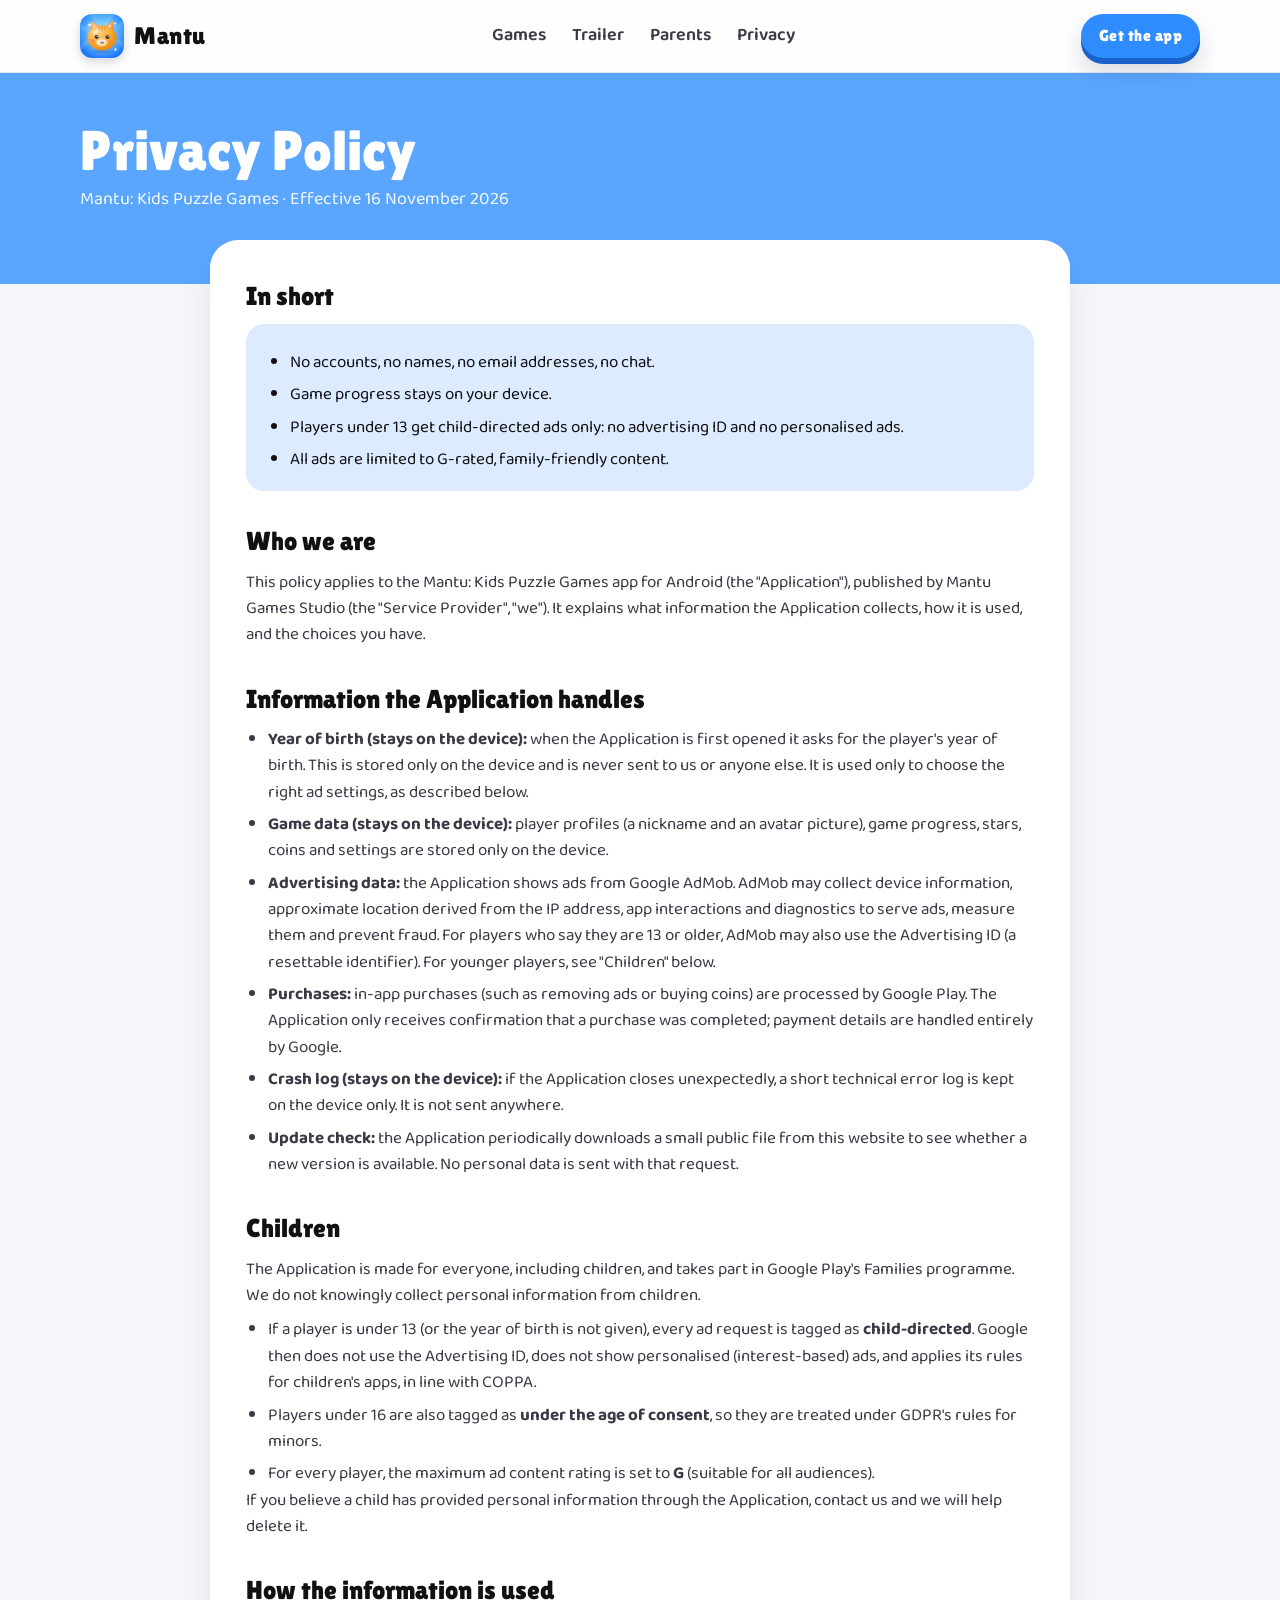
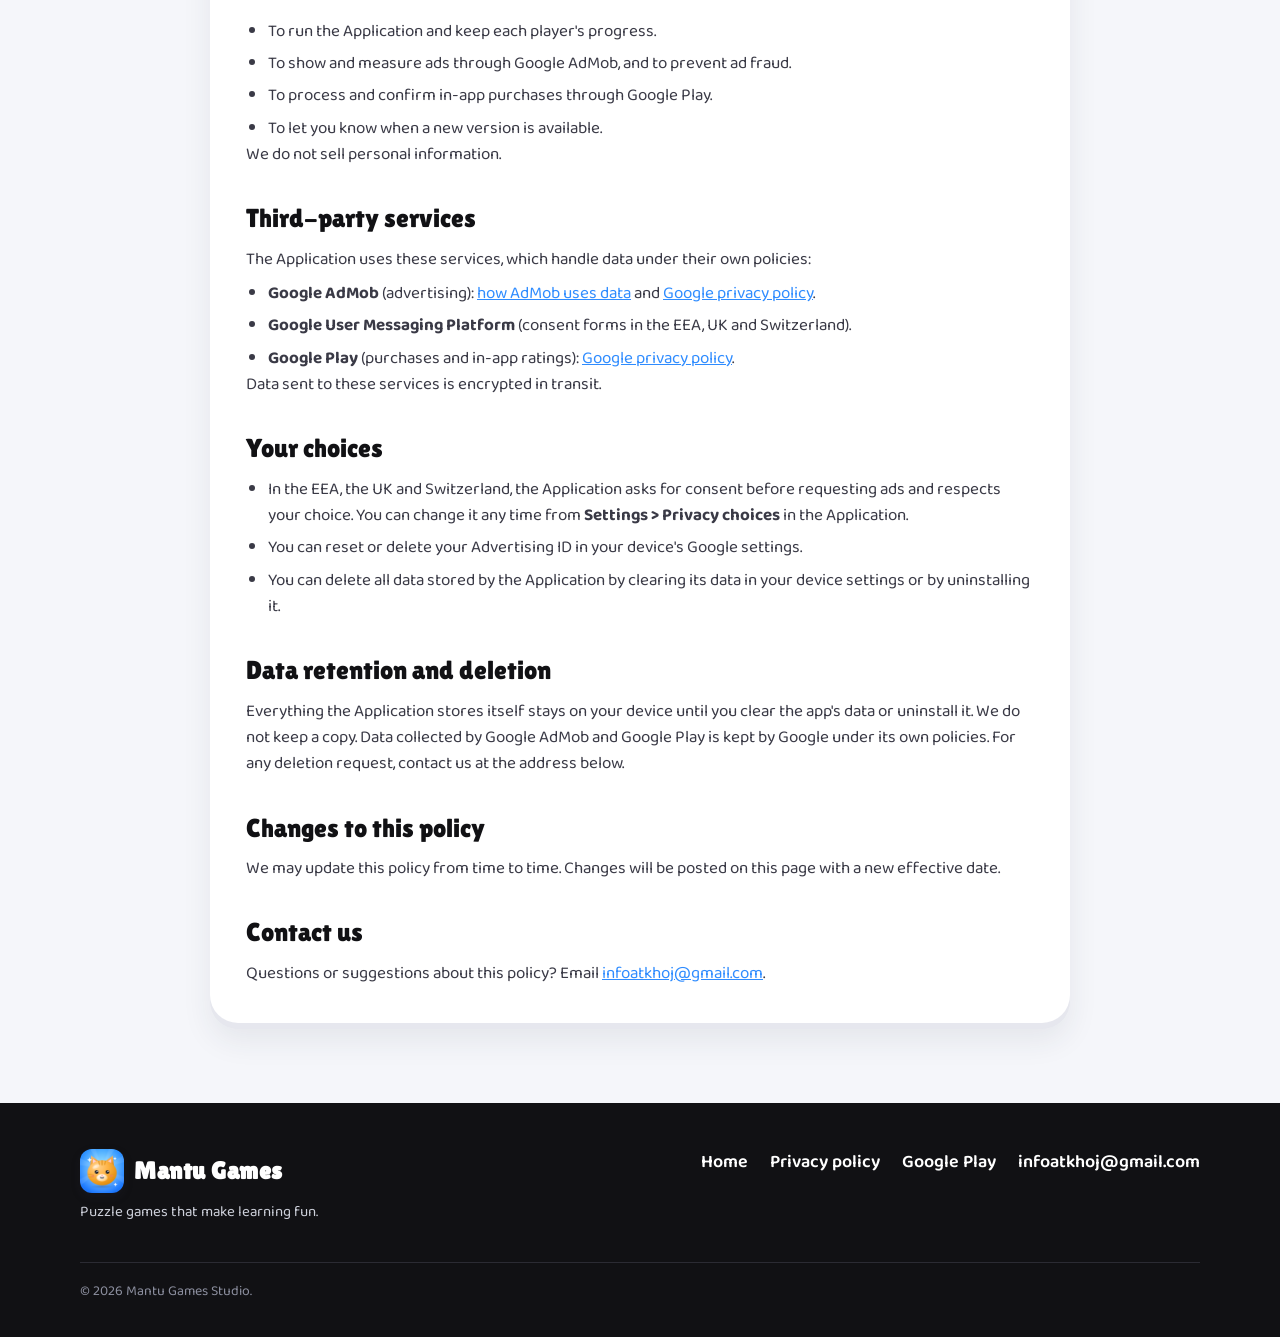
==== commit 31cee3e6: "Redesign site to match the app's bright theme; update privacy policy and latest.json - New home page" ====
--- a/privacy.html
+++ b/privacy.html
@@ -4,111 +4,119 @@
   <meta charset="UTF-8" />
   <meta name="viewport" content="width=device-width, initial-scale=1.0" />
   <title>Privacy Policy — Mantu Games</title>
-  <meta name="description" content="Privacy Policy for the Mantu Games app: what information the app collects, how it is used, and the choices you have." />
-  <link rel="stylesheet" href="styles.css" />
+  <meta name="description" content="Privacy Policy for the Mantu: Kids Puzzle Games app: what information the app collects, how it is used, and the choices you have." />
+  <meta name="theme-color" content="#5AA6FF" />
+  <link rel="icon" type="image/png" href="assets/icon-192.png" />
   <link rel="preconnect" href="https://fonts.googleapis.com" />
   <link rel="preconnect" href="https://fonts.gstatic.com" crossorigin />
-  <link href="https://fonts.googleapis.com/css2?family=Orbitron:wght@500;700;900&family=Inter:wght@400;500;600&display=swap" rel="stylesheet" />
+  <link href="https://fonts.googleapis.com/css2?family=Baloo+2:wght@500;600;700;800&family=Lilita+One&display=swap" rel="stylesheet" />
+  <link rel="stylesheet" href="styles.css" />
 </head>
 <body>
+
   <header class="nav">
-    <div class="nav-inner">
-      <a href="index.html" class="logo" aria-label="Mantu Games home">
-        <svg viewBox="0 0 32 32" width="30" height="30" fill="none" xmlns="http://www.w3.org/2000/svg">
-          <rect x="1" y="1" width="30" height="30" rx="8" fill="url(#lg)"/>
-          <defs><linearGradient id="lg" x1="0" y1="0" x2="1" y2="1"><stop offset="0" stop-color="#22d3ee"/><stop offset="1" stop-color="#a855f7"/></linearGradient></defs>
-          <path d="M10 21.5 16 10l6 11.5h-3.2L16 16.4l-2.8 5.1H10Z" fill="#0b0e14"/>
-          <circle cx="11" cy="14" r="1.6" fill="#0b0e14"/>
-          <circle cx="21" cy="14" r="1.6" fill="#0b0e14"/>
-        </svg>
-        <span class="logo-text">MANTU<span>GAMES</span></span>
-      </a>
-
+    <div class="wrap">
+      <a href="index.html" class="brand"><img src="assets/icon-192.png" alt="" width="44" height="44" /><span>Mantu</span></a>
       <nav class="menu" aria-label="Primary">
-        <a href="index.html#home" class="menu-link">Home</a>
-        <a href="index.html#games" class="menu-link">Games</a>
-        <a href="index.html#features" class="menu-link">Features</a>
-        <a href="index.html#about" class="menu-link">About</a>
-        <a href="privacy.html" class="menu-link" aria-current="page">Privacy</a>
-        <a href="index.html#contact" class="menu-link">Contact</a>
+        <a href="index.html#games">Games</a>
+        <a href="index.html#trailer">Trailer</a>
+        <a href="index.html#parents">Parents</a>
+        <a href="privacy.html">Privacy</a>
       </nav>
-
-      <div class="nav-actions">
-        <a href="https://play.google.com/store/apps/details?id=com.mantugames.app" class="btn btn-accent nav-cta">Play Now</a>
-      </div>
+      <a class="btn small" href="https://play.google.com/store/apps/details?id=com.mantugames.app">Get the app</a>
     </div>
   </header>
 
   <main>
-    <section class="section" style="padding-top: 150px;">
-      <div class="section-head">
-        <span class="kicker">Privacy</span>
-        <h2>Privacy Policy</h2>
+    <section class="doc-hero">
+      <div class="wrap">
+        <h1>Privacy Policy</h1>
+        <p>Mantu: Kids Puzzle Games · Effective 16 November 2026</p>
+      </div>
+    </section>
+
+    <article class="doc">
+      <h2>In short</h2>
+      <div class="summary">
+        <ul>
+          <li>No accounts, no names, no email addresses, no chat.</li>
+          <li>Game progress stays on your device.</li>
+          <li>Players under 13 get child-directed ads only: no advertising ID and no personalised ads.</li>
+          <li>All ads are limited to G-rated, family-friendly content.</li>
+        </ul>
       </div>
 
-      <div class="about-card" style="text-align: left;">
-        <p>This privacy policy applies to the Mantu app for mobile devices (the "Application"), together with any related services operated by info@khoj (the "Service Provider"). This policy explains what information the Application collects, how it is used, and the choices you have. By downloading or using the Application, you agree to the practices described in this policy.</p>
+      <h2>Who we are</h2>
+      <p>This policy applies to the Mantu: Kids Puzzle Games app for Android (the "Application"), published by Mantu Games Studio (the "Service Provider", "we"). It explains what information the Application collects, how it is used, and the choices you have.</p>
 
-        <h3 style="margin-top: 28px;">Information We Collect</h3>
-        <p>The Application does not require you to create an account, and it does not collect your name, email address, or any personal contact information. The Application may collect the following information automatically:</p>
-        <ul style="line-height: 1.9; padding-left: 20px;">
-          <li><strong>Device and usage information:</strong> technical information about your device (such as operating system version and device identifiers), and information about how you use the Application, including gameplay statistics.</li>
-          <li><strong>Advertising identifiers:</strong> the Application displays ads provided by Google AdMob, which may collect the Advertising ID (a resettable identifier used for advertising) and related usage data to serve ads. Where required by law, your consent is collected before personalized ads are shown.</li>
-          <li><strong>Purchase information:</strong> in-app purchases (such as removing ads or buying coins) are processed by Google Play. The Application receives only the confirmation that a purchase was completed; payment details are handled entirely by Google.</li>
-        </ul>
+      <h2>Information the Application handles</h2>
+      <ul>
+        <li><strong>Year of birth (stays on the device):</strong> when the Application is first opened it asks for the player's year of birth. This is stored only on the device and is never sent to us or anyone else. It is used only to choose the right ad settings, as described below.</li>
+        <li><strong>Game data (stays on the device):</strong> player profiles (a nickname and an avatar picture), game progress, stars, coins and settings are stored only on the device.</li>
+        <li><strong>Advertising data:</strong> the Application shows ads from Google AdMob. AdMob may collect device information, approximate location derived from the IP address, app interactions and diagnostics to serve ads, measure them and prevent fraud. For players who say they are 13 or older, AdMob may also use the Advertising ID (a resettable identifier). For younger players, see "Children" below.</li>
+        <li><strong>Purchases:</strong> in-app purchases (such as removing ads or buying coins) are processed by Google Play. The Application only receives confirmation that a purchase was completed; payment details are handled entirely by Google.</li>
+        <li><strong>Crash log (stays on the device):</strong> if the Application closes unexpectedly, a short technical error log is kept on the device only. It is not sent anywhere.</li>
+        <li><strong>Update check:</strong> the Application periodically downloads a small public file from this website to see whether a new version is available. No personal data is sent with that request.</li>
+      </ul>
 
-        <h3 style="margin-top: 28px;">How We Use the Information</h3>
-        <ul style="line-height: 1.9; padding-left: 20px;">
-          <li>To operate, maintain, and improve the Application and its features.</li>
-          <li>To serve and measure ads through Google AdMob, including personalized ads only where you have consented (in the European Economic Area, the UK, and other regions where consent is required, a consent form is shown before ads are requested).</li>
-          <li>To process and confirm in-app purchases made through Google Play.</li>
-        </ul>
+      <h2>Children</h2>
+      <p>The Application is made for everyone, including children, and takes part in Google Play's Families programme. We do not knowingly collect personal information from children.</p>
+      <ul>
+        <li>If a player is under 13 (or the year of birth is not given), every ad request is tagged as <strong>child-directed</strong>. Google then does not use the Advertising ID, does not show personalised (interest-based) ads, and applies its rules for children's apps, in line with COPPA.</li>
+        <li>Players under 16 are also tagged as <strong>under the age of consent</strong>, so they are treated under GDPR's rules for minors.</li>
+        <li>For every player, the maximum ad content rating is set to <strong>G</strong> (suitable for all audiences).</li>
+      </ul>
+      <p>If you believe a child has provided personal information through the Application, contact us and we will help delete it.</p>
 
-        <h3 style="margin-top: 28px;">Third-Party Services</h3>
-        <p>The Application uses the following third-party services, which may collect and process data as described in their own policies:</p>
-        <ul style="line-height: 1.9; padding-left: 20px;">
-          <li><strong>Google AdMob</strong> (advertising): <a href="https://developers.google.com/admob/terms" target="_blank" rel="noopener noreferrer">AdMob terms</a> and Google's <a href="https://policies.google.com/privacy" target="_blank" rel="noopener noreferrer">privacy policy</a>.</li>
-          <li><strong>Google Play</strong> (in-app purchases): <a href="https://policies.google.com/privacy" target="_blank" rel="noopener noreferrer">Google privacy policy</a>.</li>
-        </ul>
+      <h2>How the information is used</h2>
+      <ul>
+        <li>To run the Application and keep each player's progress.</li>
+        <li>To show and measure ads through Google AdMob, and to prevent ad fraud.</li>
+        <li>To process and confirm in-app purchases through Google Play.</li>
+        <li>To let you know when a new version is available.</li>
+      </ul>
+      <p>We do not sell personal information.</p>
 
-        <h3 style="margin-top: 28px;">Advertising and Your Choices</h3>
-        <p>AdMob may use the Advertising ID to show you personalized ads. You can opt out of personalized advertising at any time by resetting or restricting your Advertising ID in your device's settings. In regions where consent is required (such as the EEA and the UK), the Application will ask for your consent before requesting ads, and will respect your choice. You can change your consent choices at any time in the Application's settings or your device settings.</p>
+      <h2>Third-party services</h2>
+      <p>The Application uses these services, which handle data under their own policies:</p>
+      <ul>
+        <li><strong>Google AdMob</strong> (advertising): <a href="https://support.google.com/admob/answer/6128543" target="_blank" rel="noopener noreferrer">how AdMob uses data</a> and <a href="https://policies.google.com/privacy" target="_blank" rel="noopener noreferrer">Google privacy policy</a>.</li>
+        <li><strong>Google User Messaging Platform</strong> (consent forms in the EEA, UK and Switzerland).</li>
+        <li><strong>Google Play</strong> (purchases and in-app ratings): <a href="https://policies.google.com/privacy" target="_blank" rel="noopener noreferrer">Google privacy policy</a>.</li>
+      </ul>
+      <p>Data sent to these services is encrypted in transit.</p>
 
-        <h3 style="margin-top: 28px;">Children's Privacy</h3>
-        <p>The Application is intended for general audiences. The Service Provider does not knowingly collect personal information from children under 13 (or the age of digital consent in your jurisdiction). If you believe a child has provided personal information through the Application, please contact us and we will delete it.</p>
+      <h2>Your choices</h2>
+      <ul>
+        <li>In the EEA, the UK and Switzerland, the Application asks for consent before requesting ads and respects your choice. You can change it any time from <strong>Settings &gt; Privacy choices</strong> in the Application.</li>
+        <li>You can reset or delete your Advertising ID in your device's Google settings.</li>
+        <li>You can delete all data stored by the Application by clearing its data in your device settings or by uninstalling it.</li>
+      </ul>
 
-        <h3 style="margin-top: 28px;">Data Retention and Deletion</h3>
-        <p>Game progress and settings are stored locally on your device. You can delete this data at any time by clearing the Application's data in your device settings or uninstalling the Application. Advertising and analytics data is retained by the respective third-party providers according to their policies. If you wish to request deletion of any data, contact us at the address below.</p>
+      <h2>Data retention and deletion</h2>
+      <p>Everything the Application stores itself stays on your device until you clear the app's data or uninstall it. We do not keep a copy. Data collected by Google AdMob and Google Play is kept by Google under its own policies. For any deletion request, contact us at the address below.</p>
 
-        <h3 style="margin-top: 28px;">Changes to This Policy</h3>
-        <p>The Service Provider may update this policy from time to time. Any changes will be posted on this page, and the effective date below will be updated. You are advised to review this page regularly.</p>
+      <h2>Changes to this policy</h2>
+      <p>We may update this policy from time to time. Changes will be posted on this page with a new effective date.</p>
 
-        <h3 style="margin-top: 28px;">Contact Us</h3>
-        <p>If you have any questions or suggestions about this Privacy Policy, please contact the Service Provider at <a href="mailto:infoatkhoj@gmail.com">infoatkhoj@gmail.com</a>.</p>
-
-        <p><em>This Privacy Policy is effective as of 2026-08-04.</em></p>
-      </div>
-    </section>
+      <h2>Contact us</h2>
+      <p>Questions or suggestions about this policy? Email <a href="mailto:infoatkhoj@gmail.com">infoatkhoj@gmail.com</a>.</p>
+    </article>
   </main>
 
   <footer class="footer">
-    <div class="footer-inner">
-      <div class="footer-brand">
-        <span class="logo-text">MANTU<span>GAMES</span></span>
-        <p>Play. Learn. Explore.</p>
+    <div class="wrap">
+      <div>
+        <a href="index.html" class="brand"><img src="assets/icon-192.png" alt="" width="44" height="44" /><span>Mantu Games</span></a>
+        <p>Puzzle games that make learning fun.</p>
       </div>
-      <div class="footer-links">
-        <a href="index.html#home">Home</a>
-        <a href="index.html#games">Games</a>
-        <a href="index.html#features">Features</a>
-        <a href="index.html#about">About</a>
-        <a href="privacy.html">Privacy Policy</a>
+      <nav aria-label="Footer">
+        <a href="index.html">Home</a>
+        <a href="privacy.html">Privacy policy</a>
         <a href="https://play.google.com/store/apps/details?id=com.mantugames.app">Google Play</a>
-      </div>
-<div class="footer-contact">
-          <p><a href="mailto:infoatkhoj@gmail.com">infoatkhoj@gmail.com</a></p>
-          <p>© 2026 Mantu Games. All rights reserved.</p>
-        </div>
+        <a href="mailto:infoatkhoj@gmail.com">infoatkhoj@gmail.com</a>
+      </nav>
+      <p class="fine">© 2026 Mantu Games Studio.</p>
     </div>
   </footer>
 </body>
--- a/styles.css
+++ b/styles.css
@@ -1,764 +1,273 @@
+/* Mantu Games website, matching the app's bright "clay pop" theme. */
 :root {
-  --bg: #0b0e14;
-  --bg-2: #0f1420;
-  --panel: #131a29;
-  --panel-2: #182136;
-  --text: #e7ecf5;
-  --muted: #9aa7bd;
-  --accent: #22d3ee;
-  --accent-2: #a855f7;
-  --cta: #ff9f1c;
-  --cta-hover: #ffb347;
-  --nav-h: 68px;
-  --radius: 14px;
-  --font-display: "Orbitron", "Inter", sans-serif;
-  --font-body: "Inter", system-ui, sans-serif;
+  --ink: #111114;
+  --ink-soft: #3a3a46;
+  --muted: #6e6e7c;
+  --paper: #ffffff;
+  --paper-soft: #f5f6fa;
+  --line: #e6e7ee;
+  --shadow: 42, 46, 69;
+  --lime: #d9f84a;
+  --yellow: #f6f75c;
+  --sky: #5aa6ff;
+  --sky-soft: #ddebff;
+  --mint: #7be8b0;
+  --pink: #ff8fc0;
+  --orange: #ff9a3d;
+  --blue: #2f8cff;
+  --blue-lip: #1a62c9;
+  --cta-yellow: #ffc83d;
+  --cta-yellow-lip: #d99a00;
+  --cta-green: #3dc86a;
+  --cta-green-lip: #239448;
+  --radius: 28px;
+  --font-display: "Lilita One", "Baloo 2", system-ui, sans-serif;
+  --font-body: "Baloo 2", system-ui, sans-serif;
 }
 
 * { margin: 0; padding: 0; box-sizing: border-box; }
-
 html { scroll-behavior: smooth; }
-
 body {
   font-family: var(--font-body);
-  background: var(--bg);
-  color: var(--text);
+  font-size: 18px;
+  line-height: 1.55;
+  color: var(--ink);
+  background: var(--paper-soft);
   overflow-x: hidden;
-  line-height: 1.6;
-}
-
-canvas#stars {
-  position: fixed;
-  inset: 0;
-  z-index: 0;
+}
+img { display: block; max-width: 100%; }
+a { color: inherit; }
+
+.wrap { max-width: 1160px; margin: 0 auto; padding: 0 20px; }
+
+/* ── Buttons: chunky pills with a coloured "lip", like the app's CTAs ── */
+.btn {
+  display: inline-flex; align-items: center; gap: 10px;
+  font-family: var(--font-display);
+  font-size: 20px; letter-spacing: .5px;
+  text-decoration: none; white-space: nowrap;
+  padding: 14px 26px; border-radius: 999px; border: 0; cursor: pointer;
+  color: #fff; background: var(--blue);
+  box-shadow: 0 6px 0 var(--blue-lip), 0 14px 24px rgba(var(--shadow), .18);
+  transition: transform .12s ease, box-shadow .12s ease;
+}
+.btn:hover { transform: translateY(-2px); box-shadow: 0 8px 0 var(--blue-lip), 0 18px 28px rgba(var(--shadow), .22); }
+.btn:active { transform: translateY(4px); box-shadow: 0 2px 0 var(--blue-lip), 0 6px 12px rgba(var(--shadow), .18); }
+.btn.yellow { background: var(--cta-yellow); color: var(--ink); box-shadow: 0 6px 0 var(--cta-yellow-lip), 0 14px 24px rgba(var(--shadow), .18); }
+.btn.yellow:hover { box-shadow: 0 8px 0 var(--cta-yellow-lip), 0 18px 28px rgba(var(--shadow), .22); }
+.btn.green { background: var(--cta-green); box-shadow: 0 6px 0 var(--cta-green-lip), 0 14px 24px rgba(var(--shadow), .18); }
+.btn.green:hover { box-shadow: 0 8px 0 var(--cta-green-lip), 0 18px 28px rgba(var(--shadow), .22); }
+.btn.small { font-size: 16px; padding: 10px 18px; }
+.btn svg { flex: none; }
+
+/* ── Nav ── */
+.nav {
+  position: sticky; top: 0; z-index: 20;
+  background: rgba(255, 255, 255, .86);
+  backdrop-filter: blur(12px); -webkit-backdrop-filter: blur(12px);
+  border-bottom: 1px solid var(--line);
+}
+.nav .wrap { display: flex; align-items: center; justify-content: space-between; gap: 16px; height: 72px; }
+.brand { display: flex; align-items: center; gap: 10px; text-decoration: none; }
+.brand img { width: 44px; height: 44px; border-radius: 12px; box-shadow: 0 4px 10px rgba(var(--shadow), .18); }
+.brand span { font-family: var(--font-display); font-size: 24px; letter-spacing: .5px; }
+.menu { display: flex; gap: 26px; }
+.menu a { text-decoration: none; font-weight: 600; color: var(--ink-soft); }
+.menu a:hover { color: var(--blue); }
+
+/* ── Hero ── */
+.hero {
+  position: relative; overflow: hidden;
+  background: radial-gradient(120% 90% at 85% 10%, #8fd0ff 0%, var(--sky) 38%, #2f7bea 100%);
+  color: #fff;
+}
+.hero::before { /* soft sun rays, like the icon background */
+  content: ""; position: absolute; inset: -40%;
+  background: repeating-conic-gradient(from 0deg at 75% 40%, rgba(255,255,255,.10) 0deg 10deg, transparent 10deg 20deg);
   pointer-events: none;
 }
-
-/* ── Navigation ─────────────────────────────── */
-.nav {
-  position: fixed;
-  top: 0;
-  left: 0;
-  right: 0;
-  height: var(--nav-h);
-  z-index: 50;
-  background: rgba(11, 14, 20, 0.72);
-  backdrop-filter: blur(14px);
-  -webkit-backdrop-filter: blur(14px);
-  border-bottom: 1px solid rgba(255, 255, 255, 0.06);
-}
-
-.nav-inner {
-  max-width: 1280px;
-  margin: 0 auto;
-  height: 100%;
-  padding: 0 24px;
-  display: flex;
-  align-items: center;
-  justify-content: space-between;
-  gap: 24px;
-}
-
-.logo {
-  display: flex;
-  align-items: center;
-  gap: 10px;
-  text-decoration: none;
-  color: var(--text);
-}
-
-.logo-text {
-  font-family: var(--font-display);
-  font-weight: 700;
-  font-size: 17px;
-  letter-spacing: 2px;
-}
-
-.logo-text span { color: var(--accent); }
-
-.menu {
-  display: flex;
-  gap: 34px;
-  align-items: center;
-}
-
-.menu-link {
-  color: var(--muted);
-  text-decoration: none;
-  font-size: 14px;
-  font-weight: 500;
-  position: relative;
-  transition: color 0.2s;
-}
-
-.menu-link::after {
-  content: "";
-  position: absolute;
-  left: 0;
-  bottom: -6px;
-  width: 0;
-  height: 2px;
-  border-radius: 2px;
-  background: var(--accent);
-  transition: width 0.25s;
-}
-
-.menu-link:hover, .menu-link.active { color: var(--text); }
-  .menu-link:hover::after, .menu-link.active::after { width: 100%; }
-  .menu-link[aria-current="page"] { color: var(--accent); }
-  .menu-link[aria-current="page"]::after { width: 100%; background: var(--accent); }
-
-.nav-actions {
-  display: flex;
-  align-items: center;
-  gap: 14px;
-}
-
-.icon-btn {
-  background: transparent;
-  border: none;
-  color: var(--text);
-  cursor: pointer;
-  display: grid;
-  place-items: center;
-  padding: 6px;
-  border-radius: 10px;
-  transition: background 0.2s, transform 0.15s;
-}
-
-.icon-btn:hover { background: rgba(255, 255, 255, 0.08); }
-.icon-btn:active { transform: scale(0.92); }
-.burger { display: none; }
-
-/* ── Buttons ────────────────────────────────── */
-.btn {
-  display: inline-flex;
-  align-items: center;
-  justify-content: center;
-  gap: 8px;
-  text-decoration: none;
-  font-family: var(--font-display);
-  font-weight: 700;
-  font-size: 13px;
-  letter-spacing: 1.2px;
-  padding: 11px 22px;
-  border-radius: 999px;
-  border: none;
-  cursor: pointer;
-  transition: transform 0.15s, box-shadow 0.25s, background 0.2s;
-  white-space: nowrap;
-}
-
-.btn:hover { transform: translateY(-2px); }
-.btn:active { transform: translateY(0); }
-
-.btn-accent {
-  background: linear-gradient(135deg, var(--cta), #ff6b35);
-  color: #160d02;
-  box-shadow: 0 8px 30px rgba(255, 159, 28, 0.35);
-}
-
-.btn-accent:hover { box-shadow: 0 12px 40px rgba(255, 159, 28, 0.5); }
-
-.btn-ghost {
-  background: rgba(255, 255, 255, 0.06);
-  color: var(--text);
-  border: 1px solid rgba(255, 255, 255, 0.18);
-}
-
-.btn-ghost:hover { background: rgba(255, 255, 255, 0.12); }
-
-.btn-lg { padding: 15px 30px; font-size: 14px; }
-
-/* ── Side navigations ───────────────────────── */
-.num-nav {
-  position: fixed;
-  left: 26px;
-  top: 50%;
-  transform: translateY(-50%);
-  z-index: 40;
-  list-style: none;
-  display: flex;
-  flex-direction: column;
-  gap: 20px;
-}
-
-.num {
-  font-family: var(--font-display);
-  font-size: 13px;
-  letter-spacing: 1px;
-  color: rgba(231, 236, 245, 0.4);
-  text-decoration: none;
-  position: relative;
-  transition: color 0.25s;
-}
-
-.num::before {
-  content: "";
-  position: absolute;
-  left: -14px;
-  top: 50%;
-  width: 8px;
-  height: 8px;
-  border-radius: 50%;
-  transform: translateY(-50%);
-  background: transparent;
-  transition: background 0.25s;
-}
-
-.num:hover { color: var(--text); }
-.num.active { color: var(--accent); }
-.num.active::before { background: var(--accent); }
-
-.social-nav {
-  position: fixed;
-  right: 24px;
-  top: 50%;
-  transform: translateY(-50%);
-  z-index: 40;
-  display: flex;
-  flex-direction: column;
-  gap: 22px;
-}
-
-.social-nav a {
-  color: #fff;
-  opacity: 0.75;
-  transition: opacity 0.2s, transform 0.15s;
-}
-
-.social-nav a:hover { opacity: 1; transform: translateY(-2px); }
-
-/* ── Hero ───────────────────────────────────── */
-.hero {
-  position: relative;
-  min-height: 100vh;
-  display: flex;
-  align-items: center;
-  justify-content: center;
-  overflow: hidden;
-  padding: calc(var(--nav-h) + 24px) 24px 40px;
-}
-
-.hero-bg {
-  position: absolute;
-  inset: 0;
-  z-index: 1;
-  background:
-    radial-gradient(1200px 600px at 50% -10%, rgba(168, 85, 247, 0.28), transparent 60%),
-    radial-gradient(900px 500px at 15% 110%, rgba(34, 211, 238, 0.18), transparent 60%),
-    radial-gradient(800px 500px at 90% 100%, rgba(255, 159, 28, 0.12), transparent 60%),
-    var(--bg);
-}
-
-.nebula {
-  position: absolute;
-  border-radius: 50%;
-  filter: blur(70px);
-  opacity: 0.55;
-  animation: nebula-drift 25s ease-in-out infinite;
-}
-
-.nebula-1 { width: 520px; height: 520px; top: -120px; right: -80px; background: radial-gradient(circle, rgba(168, 85, 247, 0.55), transparent 65%); animation-delay: 0s; animation-duration: 30s; }
-.nebula-2 { width: 460px; height: 460px; bottom: -160px; left: -120px; background: radial-gradient(circle, rgba(34, 211, 238, 0.4), transparent 65%); animation-delay: -8s; animation-duration: 35s; }
-.nebula-3 { width: 340px; height: 340px; top: 45%; left: 60%; background: radial-gradient(circle, rgba(255, 159, 28, 0.3), transparent 65%); animation-delay: -15s; animation-duration: 28s; }
-
-@keyframes nebula-drift {
-  0%, 100% { transform: translate(0, 0) scale(1); opacity: 0.55; }
-  25% { transform: translate(30px, -20px) scale(1.05); opacity: 0.65; }
-  50% { transform: translate(-20px, 25px) scale(0.98); opacity: 0.5; }
-  75% { transform: translate(-15px, -30px) scale(1.03); opacity: 0.6; }
-}
-
-@keyframes nebula-drift {
-  0%, 100% { transform: translate(0, 0) scale(1); opacity: 0.55; }
-  25% { transform: translate(30px, -20px) scale(1.05); opacity: 0.65; }
-  50% { transform: translate(-20px, 25px) scale(0.98); opacity: 0.5; }
-  75% { transform: translate(-15px, -30px) scale(1.03); opacity: 0.6; }
-}
-
-.grid-plane {
-  position: absolute;
-  inset: auto 0 0 0;
-  height: 42%;
-  background:
-    linear-gradient(rgba(34, 211, 238, 0.07) 1px, transparent 1px),
-    linear-gradient(90deg, rgba(34, 211, 238, 0.07) 1px, transparent 1px);
-  background-size: 48px 48px;
-  transform: perspective(600px) rotateX(58deg) scale(1.4);
-  transform-origin: center bottom;
-  -webkit-mask-image: linear-gradient(to top, black 0%, transparent 75%);
-          mask-image: linear-gradient(to top, black 0%, transparent 75%);
-}
-
-.horizon {
-  position: absolute;
-  left: 0;
-  right: 0;
-  bottom: 0;
-  height: 34%;
-  background: linear-gradient(to top, rgba(168, 85, 247, 0.22), rgba(11, 14, 20, 0) 90%);
-  clip-path: polygon(0 60%, 12% 42%, 26% 58%, 40% 30%, 55% 55%, 68% 34%, 82% 52%, 100% 38%, 100% 100%, 0 100%);
-  opacity: 0.8;
-}
-
-.planet {
-  position: absolute;
-  top: 16%;
-  left: 12%;
-  width: 120px;
-  height: 120px;
-  border-radius: 50%;
-  background: radial-gradient(circle at 30% 30%, #fde68a, #f59e0b 55%, #78350f);
-  box-shadow: 
-    0 0 80px rgba(245, 158, 11, 0.45),
-    0 0 160px rgba(168, 85, 247, 0.15),
-    inset 0 -20px 40px rgba(0,0,0,0.3);
-  opacity: 0.9;
-  animation: planet-float 12s ease-in-out infinite, planet-glow 4s ease-in-out infinite alternate;
-}
-
-@keyframes planet-float {
-  0%, 100% { transform: translateY(0) rotate(0deg); }
-  25% { transform: translateY(-20px) rotate(2deg); }
-  50% { transform: translateY(0) rotate(0deg); }
-  75% { transform: translateY(15px) rotate(-1.5deg); }
-}
-
-@keyframes planet-glow {
-  0% { box-shadow: 0 0 80px rgba(245, 158, 11, 0.45), 0 0 160px rgba(168, 85, 247, 0.15), inset 0 -20px 40px rgba(0,0,0,0.3); }
-  100% { box-shadow: 0 0 120px rgba(245, 158, 11, 0.6), 0 0 200px rgba(34, 211, 238, 0.25), inset 0 -20px 40px rgba(0,0,0,0.3); }
-}
-
-/* Twinkling stars overlay */
-.star-field {
-  position: absolute;
-  inset: 0;
-  z-index: 0;
-  background-image: 
-    radial-gradient(2px 2px at 10% 20%, rgba(255,255,255,0.8), transparent),
-    radial-gradient(1.5px 1.5px at 30% 40%, rgba(168,85,247,0.6), transparent),
-    radial-gradient(1px 1px at 50% 60%, rgba(34,211,238,0.7), transparent),
-    radial-gradient(2px 2px at 70% 30%, rgba(255,255,255,0.5), transparent),
-    radial-gradient(1.5px 1.5px at 85% 70%, rgba(255,159,28,0.6), transparent),
-    radial-gradient(1px 1px at 20% 80%, rgba(168,85,247,0.5), transparent),
-    radial-gradient(2px 2px at 60% 15%, rgba(34,211,238,0.4), transparent),
-    radial-gradient(1px 1px at 90% 90%, rgba(255,255,255,0.3), transparent);
-  background-repeat: repeat;
-  background-size: 400px 400px;
-  opacity: 0.6;
-  animation: star-twinkle 4s ease-in-out infinite;
-}
-
-@keyframes star-twinkle {
-  0%, 100% { opacity: 0.6; transform: scale(1); }
-  50% { opacity: 1; transform: scale(1.02); }
-}
-
-.hero-content {
-  position: relative;
-  z-index: 2;
-  text-align: center;
-  max-width: 860px;
-  display: flex;
-  flex-direction: column;
-  align-items: center;
-  gap: 22px;
-}
-
+.hero .wrap {
+  position: relative; display: grid; grid-template-columns: 1.1fr .9fr;
+  align-items: center; gap: 40px; padding-top: 64px; padding-bottom: 96px;
+}
 .badge {
-  font-family: var(--font-display);
-  font-size: 12px;
-  letter-spacing: 4px;
-  color: var(--accent);
-  border: 1px solid rgba(34, 211, 238, 0.35);
-  background: rgba(34, 211, 238, 0.08);
-  padding: 8px 18px;
-  border-radius: 999px;
-}
-
+  display: inline-block; font-weight: 700; font-size: 15px; letter-spacing: 1px;
+  background: var(--lime); color: var(--ink);
+  padding: 6px 14px; border-radius: 999px;
+  box-shadow: 0 4px 0 rgba(0,0,0,.12);
+}
 .hero h1 {
-  font-family: var(--font-display);
-  font-weight: 900;
-  font-size: clamp(40px, 8vw, 88px);
-  line-height: 1.05;
-  letter-spacing: 2px;
-  text-shadow: 0 10px 60px rgba(0, 0, 0, 0.6);
-}
-
-.grad {
-  background: linear-gradient(90deg, var(--accent), var(--accent-2), var(--cta));
-  -webkit-background-clip: text;
-          background-clip: text;
-  color: transparent;
-}
-
-.hero-sub {
-  color: var(--muted);
-  font-size: clamp(15px, 2vw, 19px);
-  max-width: 620px;
-  font-weight: 400;
-}
-
-.hero-cta {
-  display: flex;
-  gap: 16px;
-  flex-wrap: wrap;
-  justify-content: center;
-  margin-top: 6px;
-}
-
-.hero-stats {
-  display: flex;
-  gap: 48px;
-  margin-top: 34px;
-  flex-wrap: wrap;
-  justify-content: center;
-}
-
-.hero-stats div { display: flex; flex-direction: column; align-items: center; }
-.hero-stats strong { font-family: var(--font-display); font-size: 26px; color: var(--text); }
-.hero-stats span { font-size: 12px; letter-spacing: 1.5px; color: var(--muted); text-transform: uppercase; }
-
-/* ── Sections ───────────────────────────────── */
-.section {
-  position: relative;
-  z-index: 2;
-  max-width: 1280px;
-  margin: 0 auto;
-  padding: 120px 24px;
-}
-
-.section-head {
-  text-align: center;
-  margin-bottom: 56px;
-}
-
+  font-family: var(--font-display); font-weight: 400;
+  font-size: clamp(44px, 7vw, 84px); line-height: 1.0;
+  margin: 18px 0 16px; text-shadow: 0 5px 0 rgba(17, 40, 110, .25);
+}
+.hero h1 .hl { color: var(--yellow); }
+.hero p.lead { font-size: 20px; max-width: 34ch; opacity: .95; }
+.hero-cta { display: flex; flex-wrap: wrap; gap: 16px; margin-top: 28px; }
+.hero-stats { display: flex; gap: 14px; margin-top: 34px; flex-wrap: wrap; }
+.stat {
+  background: rgba(255,255,255,.18); border: 2px solid rgba(255,255,255,.35);
+  border-radius: 20px; padding: 10px 18px; min-width: 110px;
+}
+.stat strong { display: block; font-family: var(--font-display); font-size: 30px; font-weight: 400; line-height: 1.1; }
+.stat span { font-size: 15px; opacity: .9; }
+
+.hero-art { position: relative; display: flex; justify-content: center; }
+.phone {
+  width: min(300px, 70vw); border-radius: 38px; padding: 10px;
+  background: var(--ink); box-shadow: 0 30px 60px rgba(10, 30, 90, .35);
+  transform: rotate(4deg);
+}
+.phone img { border-radius: 30px; }
+.hero-cat {
+  position: absolute; left: -10px; bottom: -36px; width: 150px;
+  filter: drop-shadow(0 12px 18px rgba(10, 30, 90, .3));
+  animation: bob 3.2s ease-in-out infinite;
+}
+.sparkle { position: absolute; width: 34px; animation: twinkle 2.6s ease-in-out infinite; }
+.sparkle.s1 { top: 4%; right: 8%; }
+.sparkle.s2 { top: 46%; left: 2%; width: 26px; animation-delay: .8s; }
+.sparkle.s3 { bottom: 6%; right: 2%; width: 30px; animation-delay: 1.5s; }
+@keyframes bob { 0%, 100% { transform: translateY(0) } 50% { transform: translateY(-10px) } }
+@keyframes twinkle { 0%, 100% { transform: scale(1); opacity: 1 } 50% { transform: scale(.75); opacity: .65 } }
+
+.wave { display: block; width: 100%; height: 60px; margin-top: -59px; position: relative; }
+
+/* ── Sections ── */
+.section { padding: 80px 0; }
+.section-head { text-align: center; max-width: 640px; margin: 0 auto 44px; }
 .kicker {
-  font-family: var(--font-display);
-  font-size: 12px;
-  letter-spacing: 4px;
-  color: var(--accent);
-  text-transform: uppercase;
-}
-
-.section-head h2 {
-  font-family: var(--font-display);
-  font-size: clamp(28px, 4.5vw, 44px);
-  margin: 12px 0 10px;
-  letter-spacing: 1px;
-}
-
-.section-head p { color: var(--muted); max-width: 560px; margin: 0 auto; }
-
-.game-grid {
-  display: grid;
-  grid-template-columns: repeat(auto-fit, minmax(280px, 1fr));
-  gap: 22px;
-}
-
-.game-card {
-  background: linear-gradient(180deg, var(--panel), var(--bg-2));
-  border: 1px solid rgba(255, 255, 255, 0.07);
-  border-radius: var(--radius);
-  padding: 30px;
-  cursor: pointer;
-  position: relative;
-  transition: transform 0.25s, border-color 0.25s, box-shadow 0.25s;
-}
-
-.game-card::after {
-  content: "▶ Play Demo";
-  position: absolute;
-  top: 18px;
-  right: 18px;
-  font-size: 10px;
-  letter-spacing: 1px;
-  color: var(--accent);
-  border: 1px solid rgba(34, 211, 238, 0.35);
-  background: rgba(34, 211, 238, 0.08);
-  border-radius: 999px;
-  padding: 3px 10px;
-  opacity: 0;
-  transition: opacity 0.25s;
-}
-
-.game-card:hover::after { opacity: 1; }
-
-.game-card:hover {
-  transform: translateY(-6px);
-  border-color: rgba(34, 211, 238, 0.4);
-  box-shadow: 0 18px 50px rgba(0, 0, 0, 0.45);
-}
-
-.game-ico {
-  width: 58px;
-  height: 58px;
-  border-radius: 14px;
-  display: grid;
-  place-items: center;
-  font-size: 28px;
-  background: color-mix(in srgb, var(--c) 18%, transparent);
-  border: 1px solid color-mix(in srgb, var(--c) 40%, transparent);
-  margin-bottom: 18px;
-}
-
-.game-card h3 {
-  font-family: var(--font-display);
-  font-size: 18px;
-  margin-bottom: 8px;
-  letter-spacing: 0.5px;
-}
-
-.game-card p { color: var(--muted); font-size: 14px; }
-
-.feature-grid {
-  display: grid;
-  grid-template-columns: repeat(auto-fit, minmax(280px, 1fr));
-  gap: 22px;
-}
-
-.feature-card {
-  background: rgba(19, 26, 41, 0.7);
-  border: 1px solid rgba(255, 255, 255, 0.07);
-  border-radius: var(--radius);
-  padding: 28px;
-  transition: transform 0.25s, border-color 0.25s;
-}
-
-.feature-card:hover {
-  transform: translateY(-4px);
-  border-color: rgba(168, 85, 247, 0.45);
-}
-
-.feat-ico { font-size: 30px; margin-bottom: 14px; }
-
-.feature-card h3 {
-  font-family: var(--font-display);
-  font-size: 16px;
-  margin-bottom: 8px;
-  display: flex;
-  align-items: center;
-  gap: 8px;
-  flex-wrap: wrap;
-}
-
-.soon {
-  font-family: var(--font-body);
-  font-size: 10px;
-  font-weight: 700;
-  letter-spacing: 1.5px;
-  color: #160d02;
-  background: linear-gradient(135deg, var(--cta), #ff6b35);
-  padding: 3px 8px;
-  border-radius: 999px;
-}
-
-.feature-card p { color: var(--muted); font-size: 14px; }
-
-.about-card {
-  max-width: 720px;
-  margin: 0 auto;
-  background: linear-gradient(135deg, var(--panel), var(--bg-2));
-  border: 1px solid rgba(255, 255, 255, 0.08);
-  border-radius: 22px;
-  padding: 44px;
-  text-align: center;
-}
-
-.about-card p { color: var(--muted); margin-bottom: 28px; }
-
-.about-cta { display: flex; justify-content: center; }
-
-/* ── Footer ─────────────────────────────────── */
-.footer {
-  position: relative;
-  z-index: 2;
-  border-top: 1px solid rgba(255, 255, 255, 0.07);
-  background: rgba(11, 14, 20, 0.8);
-}
-
-.footer-inner {
-  max-width: 1280px;
-  margin: 0 auto;
-  padding: 48px 24px;
-  display: flex;
-  justify-content: space-between;
-  align-items: center;
-  gap: 24px;
-  flex-wrap: wrap;
-}
-
-.footer-brand p { color: var(--muted); font-size: 13px; margin-top: 6px; }
-
-.footer-links {
-  display: flex;
-  gap: 22px;
-  flex-wrap: wrap;
-}
-
-.footer-links a { color: var(--muted); text-decoration: none; font-size: 14px; transition: color 0.2s; }
-.footer-links a:hover { color: var(--accent); }
-
-.footer-contact { text-align: right; color: var(--muted); font-size: 13px; }
-
-/* ── Responsive ─────────────────────────────── */
-@media (max-width: 1024px) {
-  .num-nav, .social-nav { display: none; }
-}
-
-/* ── Game Demo Modal ─────────────────────────── */
-.game-modal {
-  position: fixed;
-  inset: 0;
-  z-index: 100;
-  display: flex;
-  align-items: center;
-  justify-content: center;
-  padding: 20px;
-  opacity: 0;
-  visibility: hidden;
-  transition: opacity 0.3s ease, visibility 0.3s ease;
-}
-
-.game-modal.open {
-  opacity: 1;
-  visibility: visible;
-}
-
-.game-modal-overlay {
-  position: absolute;
-  inset: 0;
-  background: rgba(0, 0, 0, 0.85);
-  backdrop-filter: blur(8px);
-}
-
-.game-modal-container {
-  position: relative;
-  width: 100%;
-  max-width: 520px;
-  max-height: 90vh;
-  background: var(--panel);
-  border: 1px solid rgba(255, 255, 255, 0.12);
-  border-radius: 20px;
-  overflow: hidden;
-  display: flex;
-  flex-direction: column;
-  box-shadow: 0 30px 80px rgba(0, 0, 0, 0.6);
-  transform: scale(0.92);
-  transition: transform 0.3s ease;
-}
-
-.game-modal.open .game-modal-container {
-  transform: scale(1);
-}
-
-.game-modal-header {
-  display: flex;
-  align-items: center;
-  justify-content: space-between;
-  padding: 18px 20px;
-  border-bottom: 1px solid rgba(255, 255, 255, 0.08);
-}
-
-.game-modal-title {
-  font-family: var(--font-display);
-  font-size: 18px;
-  font-weight: 700;
-  letter-spacing: 0.5px;
-}
-
-.game-modal-close {
-  background: rgba(255, 255, 255, 0.06);
-  border: none;
-  border-radius: 10px;
-  width: 40px;
-  height: 40px;
-  display: grid;
-  place-items: center;
-  color: var(--text);
-  cursor: pointer;
-  transition: background 0.2s, transform 0.15s;
-}
-
-.game-modal-close:hover { background: rgba(255, 255, 255, 0.12); }
-.game-modal-close:active { transform: scale(0.92); }
-
-.game-modal-body {
-  position: relative;
-  flex: 1;
-  overflow: hidden;
-  background: var(--bg);
-  display: flex;
-  align-items: flex-start;
-  justify-content: flex-start;
-  padding: 8px;
-}
-
-#game-canvas {
-  display: block;
-  width: 100%;
-  height: auto;
-  aspect-ratio: 1 / 1;
-  max-width: 100%;
-  max-height: 100%;
-  touch-action: none;
-}
-
-.game-ui {
-  position: absolute;
-  inset: 0;
-  pointer-events: none;
-  display: flex;
-  flex-direction: column;
-  align-items: center;
-  padding: 12px;
-}
-
-.game-modal-footer {
-  display: flex;
-  flex-direction: column;
-  align-items: center;
-  gap: 10px;
-  padding: 12px 20px 16px;
-  border-top: 1px solid rgba(255, 255, 255, 0.08);
-}
-
-.game-modal-actions {
-  display: flex;
-  gap: 10px;
-}
-
-.game-modal-hint {
-  font-size: 12px;
-  color: var(--muted);
-  text-align: center;
-  white-space: nowrap;
-}
-
-.btn-sm {
-  padding: 8px 16px;
-  font-size: 11px;
-  letter-spacing: 1px;
-}
-
-@media (max-width: 560px) {
-  .game-modal-container {
-    max-height: 95vh;
-    border-radius: 0;
-    max-width: 100%;
-  }
-  .game-modal-header {
-    padding: 14px 16px;
-  }
-  .game-modal-footer {
-    flex-direction: column;
-    gap: 10px;
-    align-items: stretch;
-  }
-  .game-modal-actions {
-    flex-direction: column;
-    align-items: stretch;
-  }
-  .game-modal-actions .btn { width: 100%; }
-}+  display: inline-block; font-weight: 700; font-size: 14px; letter-spacing: 1.5px; text-transform: uppercase;
+  color: var(--blue); background: var(--sky-soft); padding: 4px 12px; border-radius: 999px;
+}
+.section-head h2 { font-family: var(--font-display); font-weight: 400; font-size: clamp(34px, 5vw, 52px); line-height: 1.1; margin: 12px 0 10px; }
+.section-head p { color: var(--muted); font-size: 19px; }
+
+/* Game cards use the app's own card art */
+.game-grid { display: grid; grid-template-columns: repeat(auto-fill, minmax(160px, 1fr)); gap: 20px; }
+.game {
+  background: var(--paper); border-radius: 24px; overflow: hidden;
+  box-shadow: 0 6px 0 var(--line), 0 14px 26px rgba(var(--shadow), .10);
+  transition: transform .15s ease;
+}
+.game:hover { transform: translateY(-4px) rotate(-1deg); }
+.game img { aspect-ratio: 3 / 4; width: 100%; object-fit: cover; }
+.game h3 { font-family: var(--font-display); font-weight: 400; font-size: 19px; padding: 10px 14px 0; }
+.game p { font-size: 15px; color: var(--muted); padding: 0 14px 14px; line-height: 1.35; }
+
+/* Screenshots strip */
+.shots-band { background: var(--paper); }
+.shots {
+  display: flex; gap: 20px; overflow-x: auto; scroll-snap-type: x mandatory;
+  padding: 6px 20px 26px; margin: 0 -20px;
+  scrollbar-width: thin;
+}
+.shots img {
+  flex: none; width: 230px; border-radius: 26px; scroll-snap-align: center;
+  box-shadow: 0 16px 30px rgba(var(--shadow), .16);
+}
+
+/* Features */
+.feature-grid { display: grid; grid-template-columns: repeat(auto-fill, minmax(250px, 1fr)); gap: 20px; }
+.feature {
+  border-radius: var(--radius); padding: 26px;
+  box-shadow: 0 6px 0 rgba(0,0,0,.08), 0 14px 24px rgba(var(--shadow), .08);
+}
+.feature .ico { font-size: 36px; line-height: 1; }
+.feature h3 { font-family: var(--font-display); font-weight: 400; font-size: 24px; margin: 12px 0 6px; }
+.feature p { color: var(--ink-soft); font-size: 17px; }
+.c-lime { background: var(--lime); }
+.c-sky { background: var(--sky-soft); }
+.c-pink { background: #ffd6e8; }
+.c-mint { background: #cdf6e0; }
+.c-orange { background: #ffe0c2; }
+.c-yellow { background: #fbfbb0; }
+
+/* Video */
+.video {
+  max-width: 900px; margin: 0 auto; aspect-ratio: 16 / 9;
+  border-radius: var(--radius); overflow: hidden; background: var(--ink);
+  box-shadow: 0 8px 0 var(--line), 0 24px 40px rgba(var(--shadow), .18);
+}
+.video iframe { width: 100%; height: 100%; border: 0; display: block; }
+
+/* Parents */
+.parents {
+  display: grid; grid-template-columns: auto 1fr; gap: 30px; align-items: center;
+  background: var(--paper); border-radius: var(--radius); padding: 34px;
+  box-shadow: 0 6px 0 var(--line), 0 18px 30px rgba(var(--shadow), .08);
+}
+.parents img { width: 130px; }
+.parents h2 { font-family: var(--font-display); font-weight: 400; font-size: 34px; line-height: 1.1; margin-bottom: 10px; }
+.parents ul { list-style: none; display: grid; gap: 8px; margin-top: 8px; }
+.parents li { padding-left: 32px; position: relative; color: var(--ink-soft); }
+.parents li::before {
+  content: "✓"; position: absolute; left: 0; top: 2px; width: 22px; height: 22px; border-radius: 50%;
+  background: var(--cta-green); color: #fff; font-size: 13px; font-weight: 700;
+  display: grid; place-items: center;
+}
+
+/* Final CTA */
+.cta-band {
+  background: var(--lime); border-radius: var(--radius); padding: 44px 30px; text-align: center;
+  box-shadow: 0 8px 0 #b7d42c;
+}
+.cta-band h2 { font-family: var(--font-display); font-weight: 400; font-size: clamp(32px, 5vw, 48px); line-height: 1.1; }
+.cta-band p { font-size: 19px; margin: 8px 0 24px; color: var(--ink-soft); }
+
+/* Footer */
+.footer { background: var(--ink); color: #cfd2dc; padding: 46px 0 34px; margin-top: 80px; }
+.footer .wrap { display: flex; flex-wrap: wrap; gap: 30px; justify-content: space-between; align-items: flex-start; }
+.footer .brand span { color: #fff; }
+.footer p { font-size: 15px; margin-top: 8px; }
+.footer nav { display: flex; flex-wrap: wrap; gap: 10px 22px; }
+.footer a { text-decoration: none; color: #fff; font-weight: 600; }
+.footer a:hover { color: var(--yellow); }
+.footer .fine { width: 100%; border-top: 1px solid #2b2b33; padding-top: 18px; font-size: 14px; color: #8d90a0; }
+
+/* ── Policy page ── */
+.doc-hero { background: var(--sky); color: #fff; padding: 48px 0 70px; }
+.doc-hero h1 { font-family: var(--font-display); font-weight: 400; font-size: clamp(38px, 6vw, 56px); line-height: 1.05; }
+.doc-hero p { opacity: .92; margin-top: 6px; }
+.doc {
+  background: var(--paper); border-radius: var(--radius); padding: 36px;
+  max-width: 860px; margin: -44px auto 0; position: relative;
+  box-shadow: 0 6px 0 var(--line), 0 18px 30px rgba(var(--shadow), .08);
+}
+.doc h2 { font-family: var(--font-display); font-weight: 400; font-size: 26px; margin: 30px 0 8px; }
+.doc h2:first-child { margin-top: 0; }
+.doc p, .doc li { font-size: 17px; color: var(--ink-soft); }
+.doc p + p { margin-top: 10px; }
+.doc ul { padding-left: 22px; display: grid; gap: 6px; margin-top: 8px; }
+.doc a { color: var(--blue); }
+.doc .summary { background: var(--sky-soft); border-radius: 18px; padding: 18px 22px; margin-bottom: 8px; }
+.doc .summary li { color: var(--ink); }
+
+/* ── Small screens ── */
+@media (max-width: 860px) {
+  .menu { display: none; }
+  .hero .wrap { grid-template-columns: 1fr; padding-top: 40px; padding-bottom: 90px; text-align: center; }
+  .hero p.lead { margin: 0 auto; }
+  .hero-cta, .hero-stats { justify-content: center; }
+  .hero-art { margin-top: 20px; }
+  .hero-cat { width: 110px; left: 4%; }
+  .parents { grid-template-columns: 1fr; text-align: center; padding: 26px 20px; }
+  .parents img { margin: 0 auto; width: 100px; }
+  .parents ul { text-align: left; }
+  .section { padding: 60px 0; }
+  .doc { padding: 26px 20px; margin-left: 16px; margin-right: 16px; }
+}
+@media (max-width: 480px) {
+  body { font-size: 17px; }
+  .nav .btn { display: none; }
+  .hero-stats { gap: 8px; }
+  .stat { min-width: 0; flex: 1; padding: 8px 6px; }
+  .stat strong { font-size: 24px; }
+  .stat span { font-size: 13px; }
+  .btn { font-size: 18px; padding: 13px 22px; }
+  .game-grid { grid-template-columns: repeat(2, 1fr); gap: 14px; }
+  .shots img { width: 190px; }
+}
+@media (prefers-reduced-motion: reduce) {
+  * { animation: none !important; transition: none !important; scroll-behavior: auto !important; }
+}
